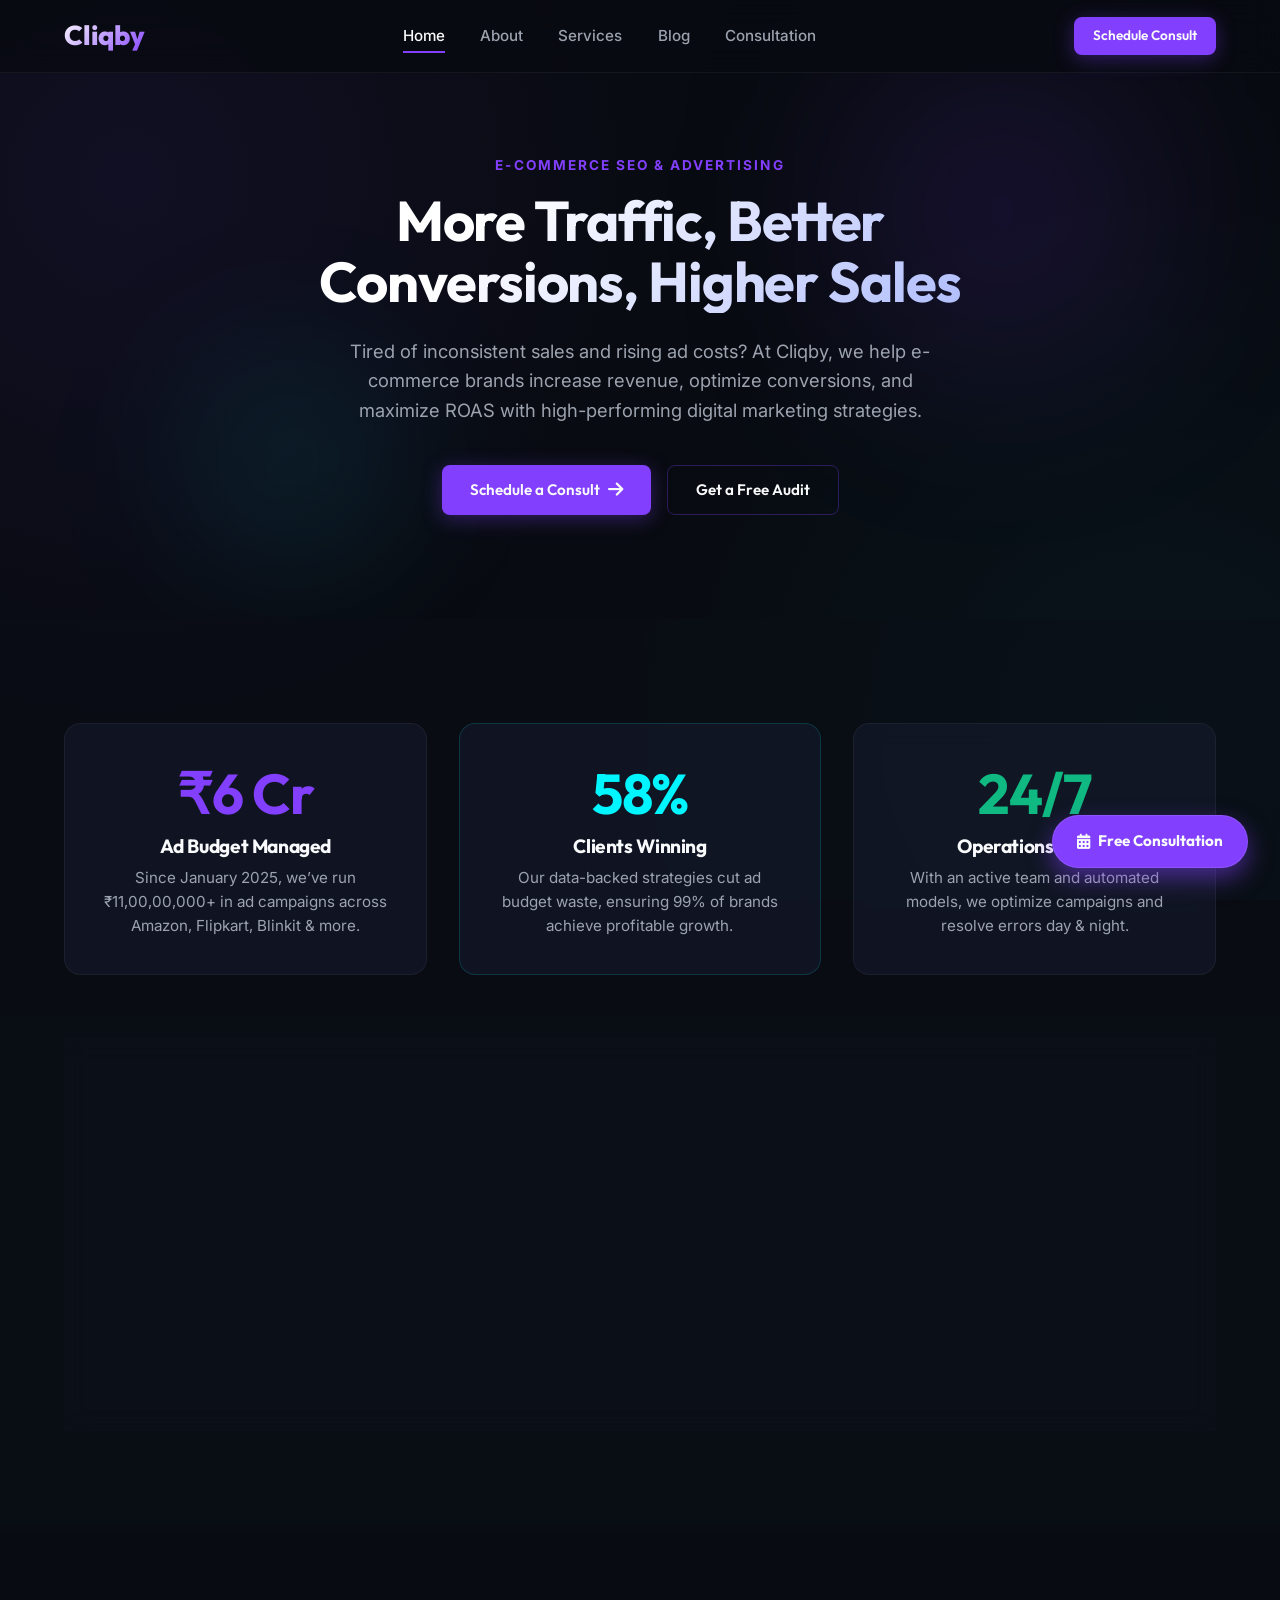
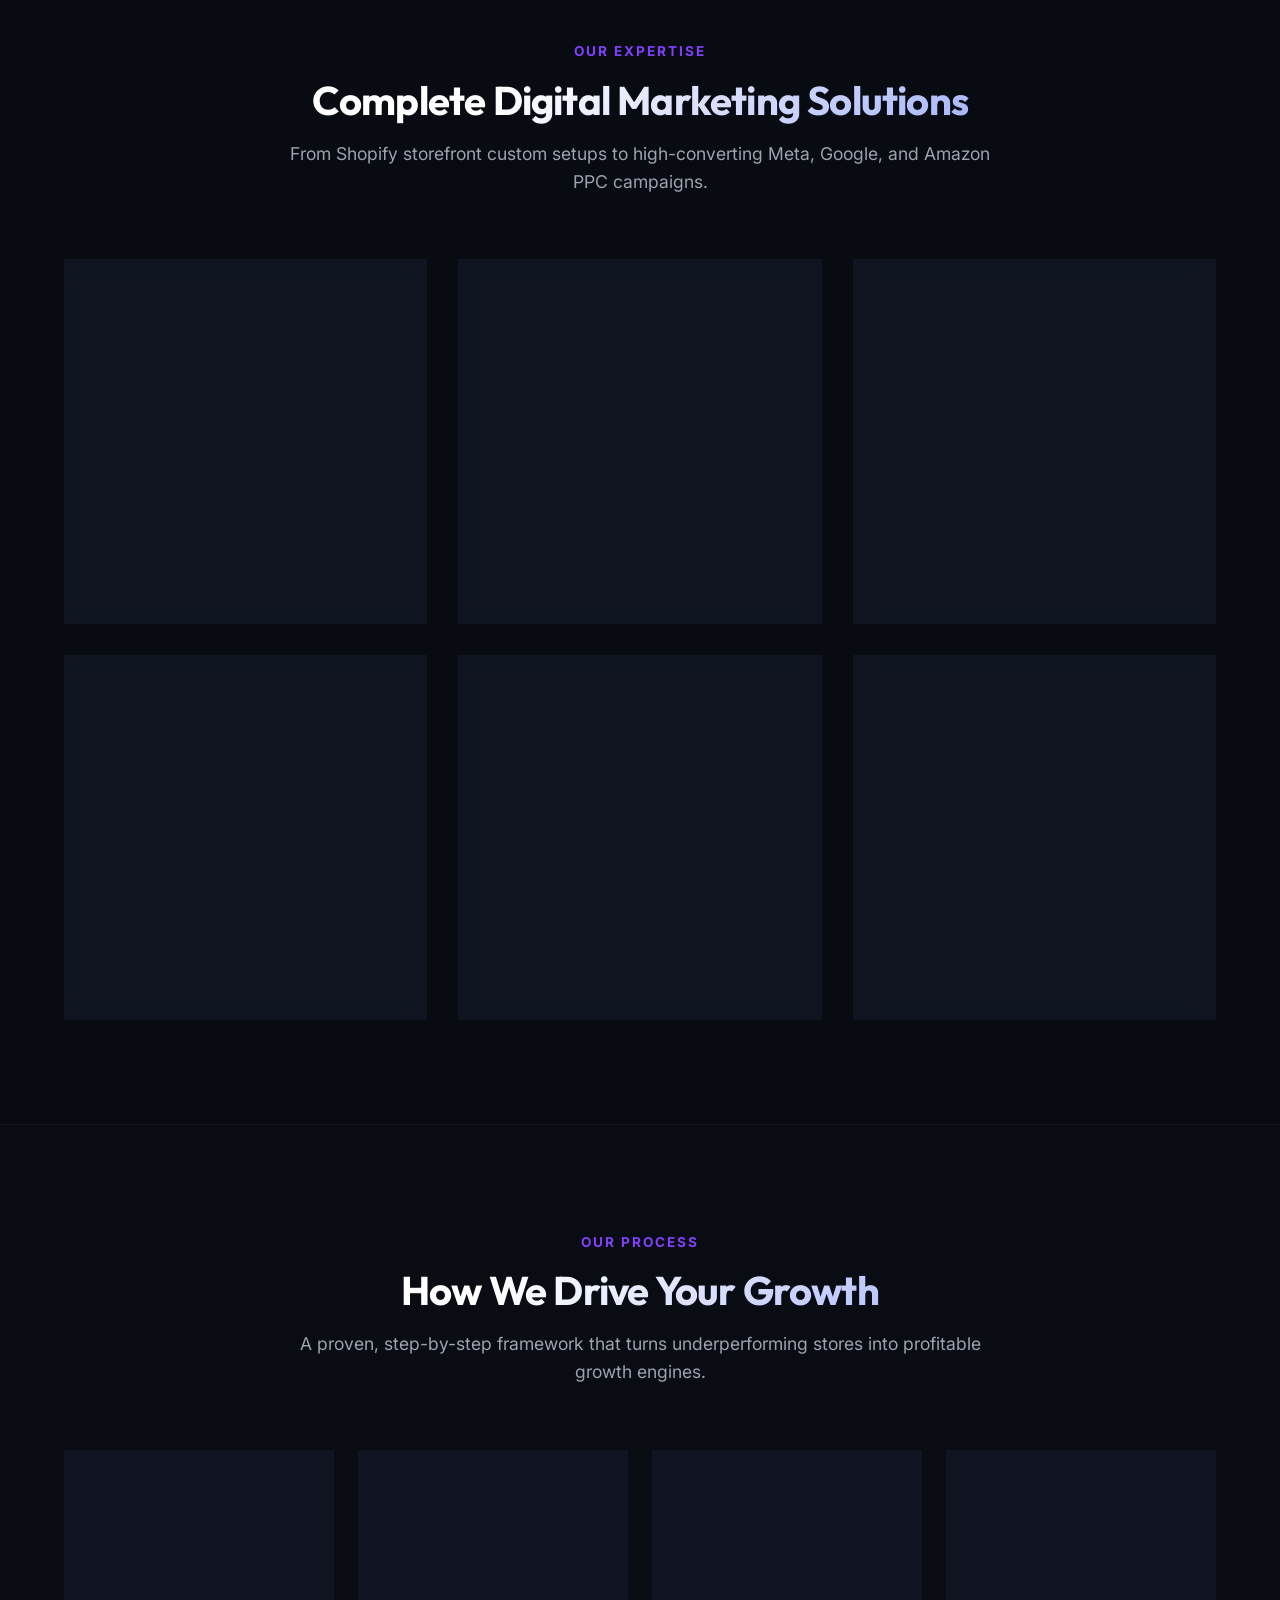
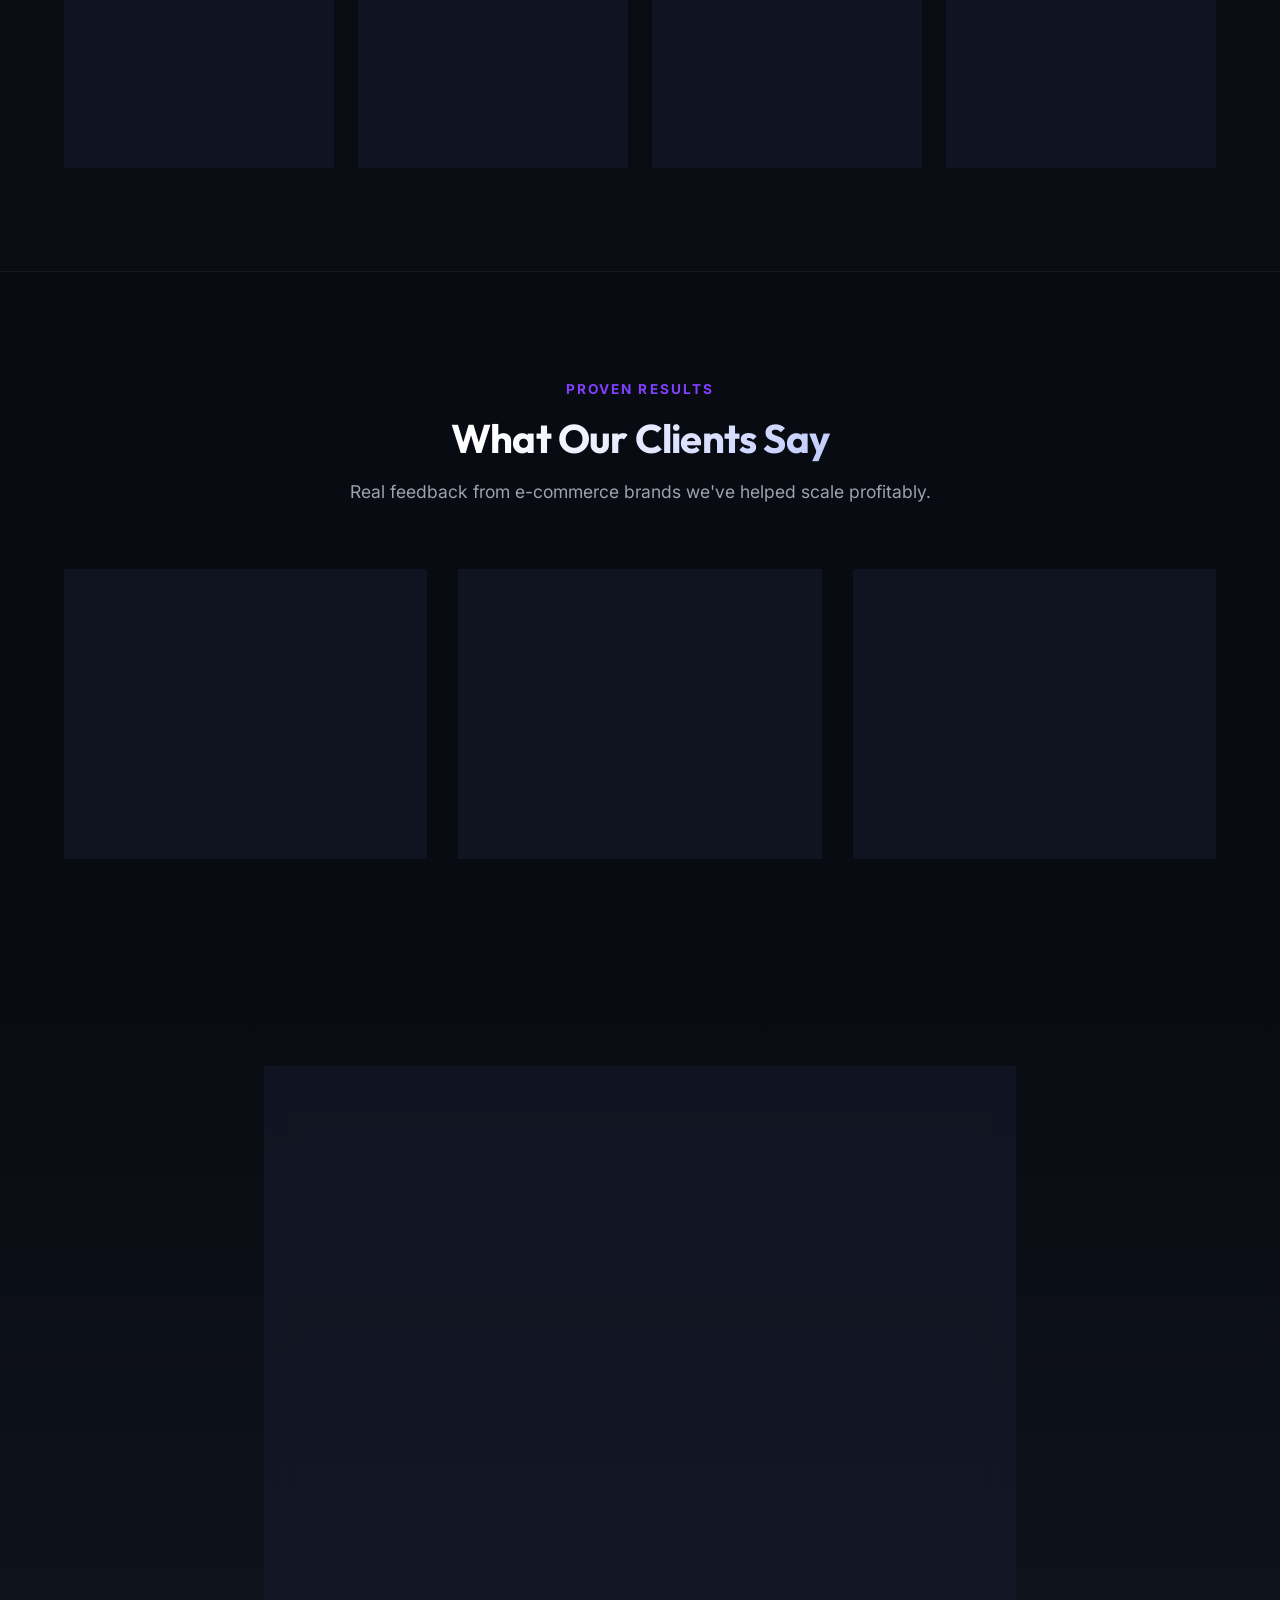
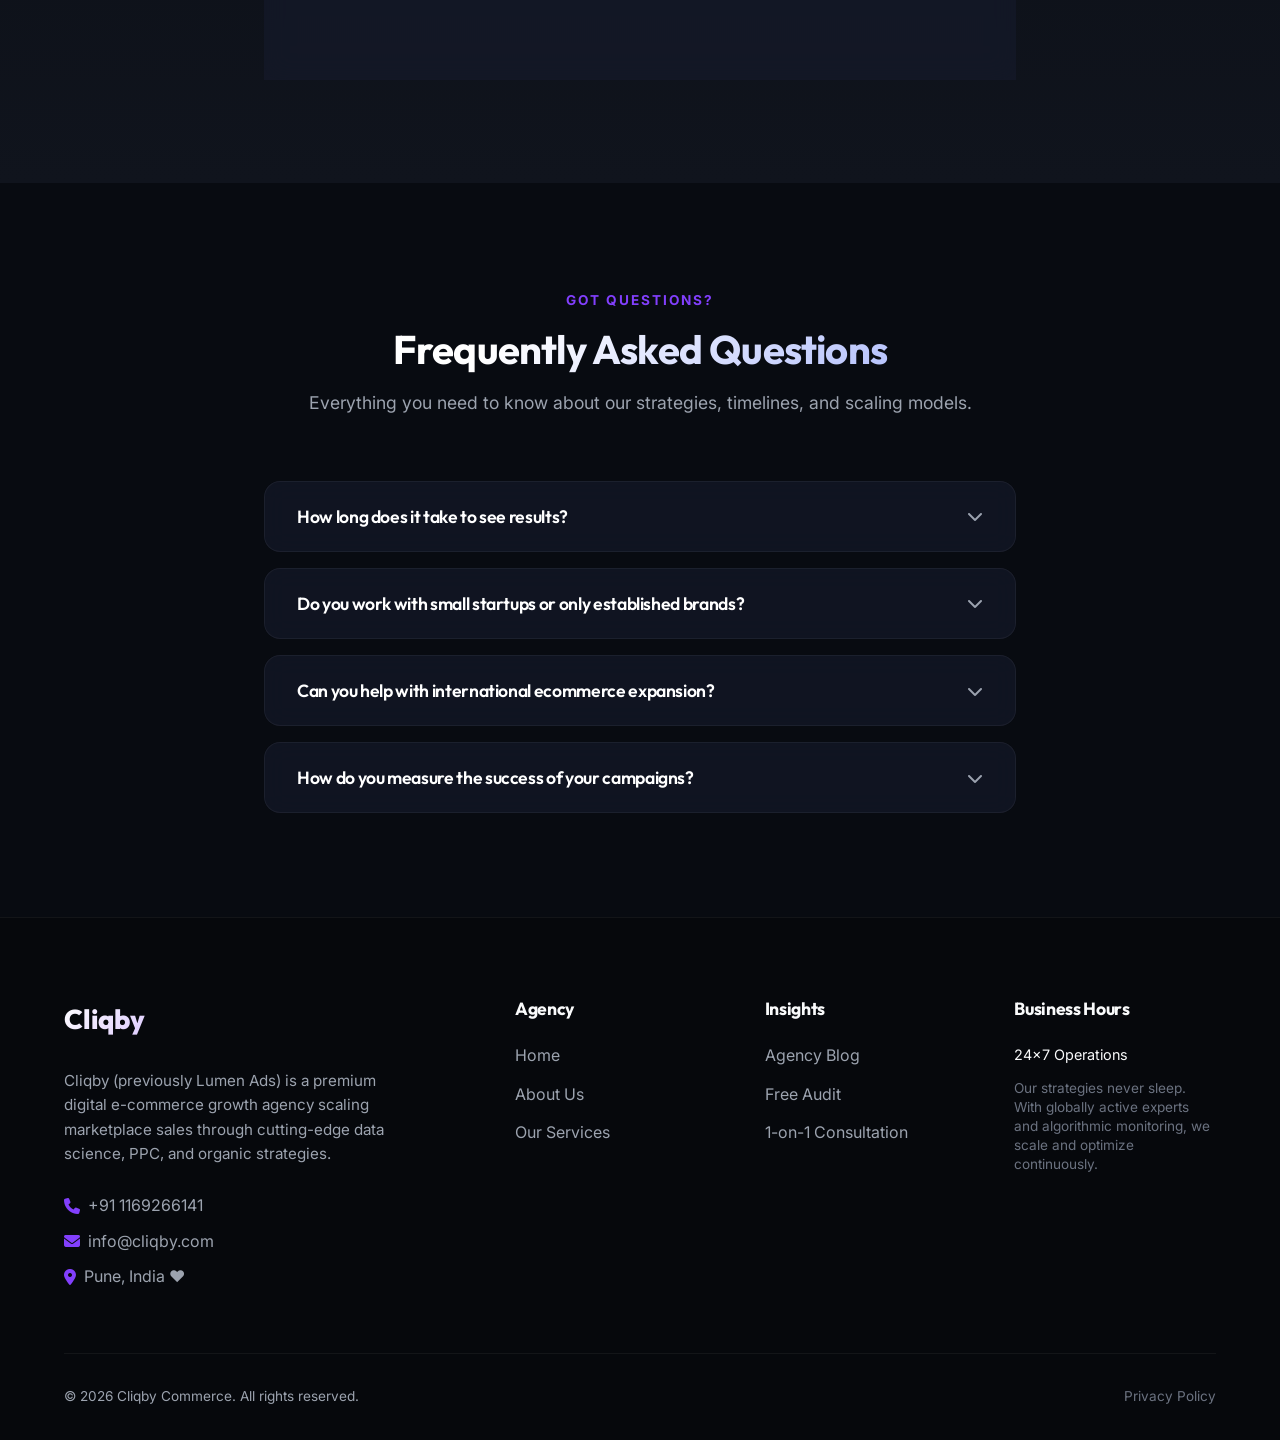
==== index.html @ 224d8267 "Add files via upload" ====
<!DOCTYPE html>
<html lang="en">
<head>
  <meta charset="UTF-8">
  <meta name="viewport" content="width=device-width, initial-scale=1.0">
  <title>Cliqby | E-Commerce Marketing Agency for Marketplace SEO & Advertising</title>
  <meta name="description" content="At Cliqby, we help e-commerce brands increase revenue, optimize conversions, and maximize ROAS with high-performing multi-platform digital marketing strategies.">
  <link rel="stylesheet" href="css/style.css">
  <!-- FontAwesome icons for professional aesthetic -->
  <link rel="stylesheet" href="https://cdnjs.cloudflare.com/ajax/libs/font-awesome/6.4.0/css/all.min.css">
  <!-- JSON-LD Structured Data Schema Markup for SEO -->
  <script type="application/ld+json">
  {
    "@context": "https://schema.org",
    "@type": "ProfessionalService",
    "name": "Cliqby",
    "image": "https://punitsirse.wixsite.com/lumen-ads",
    "@id": "https://punitsirse.wixsite.com/lumen-ads",
    "url": "https://punitsirse.wixsite.com/lumen-ads",
    "telephone": "+91 1169266141",
    "address": {
      "@type": "PostalAddress",
      "streetAddress": "Pune Headquarters",
      "addressLocality": "Pune",
      "addressRegion": "Maharashtra",
      "addressCountry": "IN"
    },
    "geo": {
      "@type": "GeoCoordinates",
      "latitude": 18.5204,
      "longitude": 73.8567
    },
    "openingHoursSpecification": {
      "@type": "OpeningHoursSpecification",
      "dayOfWeek": [
        "Monday",
        "Tuesday",
        "Wednesday",
        "Thursday",
        "Friday",
        "Saturday",
        "Sunday"
      ],
      "opens": "00:00",
      "closes": "23:59"
    }
  }
  </script>
</head>
<body>

  <!-- Background Mesh Gradients -->
  <div class="mesh-bg"></div>

  <!-- Header Nav -->
  <header>
    <div class="container nav-container">
      <a href="index.html" class="logo">
        Cliqby
      </a>
      
      <ul class="nav-menu">
        <li><a href="index.html" class="nav-link active">Home</a></li>
        <li><a href="about.html" class="nav-link">About</a></li>
        <li><a href="services.html" class="nav-link">Services</a></li>
        <li><a href="blog.html" class="nav-link">Blog</a></li>
        <li><a href="consultation.html" class="nav-link">Consultation</a></li>
      </ul>

      <div style="display: flex; gap: 1rem; align-items: center;">
        <a href="consultation.html" class="btn btn-primary" style="padding: 0.5rem 1.2rem; font-size: 0.85rem;">Schedule Consult</a>
        <button class="nav-toggle" aria-label="Toggle menu">
          <i class="fa-solid fa-bars"></i>
        </button>
      </div>
    </div>
  </header>

  <!-- Hero Section -->
  <section class="section-padding" style="position: relative; overflow: hidden; padding-top: 9.5rem;">
    <div class="container" style="max-width: 850px; text-align: center;">
      <div class="reveal">
        <span class="section-tag">E-Commerce SEO & Advertising</span>
        <h1 style="font-size: 3.5rem; line-height: 1.1; margin-bottom: 1.5rem; background: linear-gradient(135deg, #FFF 30%, #A5B4FC 100%); -webkit-background-clip: text; -webkit-text-fill-color: transparent;">
          More Traffic, Better Conversions, <span style="color: var(--primary);">Higher Sales</span>
        </h1>
        <p style="color: var(--text-secondary); font-size: 1.15rem; margin-bottom: 2.5rem; max-width: 620px; margin-inline: auto;">
          Tired of inconsistent sales and rising ad costs? At Cliqby, we help e-commerce brands increase revenue, optimize conversions, and maximize ROAS with high-performing digital marketing strategies.
        </p>
        <div style="display: flex; gap: 1rem; flex-wrap: wrap; justify-content: center;">
          <a href="consultation.html" class="btn btn-primary">
            Schedule a Consult <i class="fa-solid fa-arrow-right btn-icon"></i>
          </a>
          <a href="#audit" class="btn btn-secondary">Get a Free Audit</a>
        </div>
      </div>
    </div>
    <!-- Decorative Glow Backdrops -->
    <div style="position: absolute; width: 300px; height: 300px; background: rgba(130, 63, 253, 0.15); border-radius: 50%; filter: blur(100px); top: 10%; right: 10%; z-index: -1;"></div>
    <div style="position: absolute; width: 200px; height: 200px; background: rgba(0, 245, 255, 0.1); border-radius: 50%; filter: blur(80px); bottom: 10%; left: 15%; z-index: -1;"></div>
  </section>

  <!-- Metrics Section -->
  <section class="section-padding" style="background: rgba(10, 14, 22, 0.5); border-y: 1px solid var(--border-glow);">
    <div class="container">
      <div class="grid-3" style="margin-bottom: 4rem;">
        <!-- Metric Item 1 -->
        <div class="card reveal" style="text-align: center;">
          <div class="card-content">
            <h2 class="counter-val" data-target="110000000" style="font-size: 3.5rem; color: var(--primary); margin-bottom: 0.5rem;">₹0</h2>
            <h3 style="font-size: 1.2rem; margin-bottom: 0.5rem;">Ad Budget Managed</h3>
            <p style="color: var(--text-secondary); font-size: 0.95rem;">Since January 2025, we’ve run ₹11,00,00,000+ in ad campaigns across Amazon, Flipkart, Blinkit & more.</p>
          </div>
        </div>
        
        <!-- Metric Item 2 -->
        <div class="card reveal" style="text-align: center; border-color: rgba(0, 245, 255, 0.15);">
          <div class="card-content">
            <h2 class="counter-val" data-target="99" data-suffix="%" style="font-size: 3.5rem; color: var(--accent); margin-bottom: 0.5rem;">0%</h2>
            <h3 style="font-size: 1.2rem; margin-bottom: 0.5rem;">Clients Winning</h3>
            <p style="color: var(--text-secondary); font-size: 0.95rem;">Our data-backed strategies cut ad budget waste, ensuring 99% of brands achieve profitable growth.</p>
          </div>
        </div>
        
        <!-- Metric Item 3 -->
        <div class="card reveal" style="text-align: center;">
          <div class="card-content">
            <h2 style="font-size: 3.5rem; color: var(--success); margin-bottom: 0.5rem;">24/7</h2>
            <h3 style="font-size: 1.2rem; margin-bottom: 0.5rem;">Operations Active</h3>
            <p style="color: var(--text-secondary); font-size: 0.95rem;">With an active team and automated models, we optimize campaigns and resolve errors day & night.</p>
          </div>
        </div>
      </div>

      <!-- Why Choose Us Context -->
      <div class="card reveal" style="background: rgba(16, 20, 29, 0.4);">
        <div class="card-content grid-2">
          <div>
            <span class="section-tag">Why Brands Choose Us</span>
            <h2 style="font-size: 2.2rem; margin-bottom: 1.2rem;">Full-Funnel growth built on rigorous performance metrics</h2>
            <p style="color: var(--text-secondary); margin-bottom: 1.5rem;">
              As a leading e-commerce digital marketing agency, Cliqby goes beyond just running ads—we craft data-driven strategies that drive sustainable growth. From optimizing product listings to scaling ad campaigns across multiple platforms, we help brands increase visibility, boost conversions, and succeed in the competitive online marketplace.
            </p>
          </div>
          <div style="display: flex; flex-direction: column; gap: 1rem;">
            <div style="display: flex; align-items: flex-start; gap: 1rem;">
              <i class="fa-solid fa-circle-check" style="color: var(--primary); font-size: 1.3rem; margin-top: 0.2rem;"></i>
              <div>
                <h4 style="font-size: 1.05rem; color: #FFF; margin-bottom: 0.2rem;">Multi-Platform Ad Management</h4>
                <p style="color: var(--text-secondary); font-size: 0.9rem;">Expert setups across Amazon, Meta, Google, Flipkart, Blinkit & Etsy.</p>
              </div>
            </div>
            <div style="display: flex; align-items: flex-start; gap: 1rem;">
              <i class="fa-solid fa-circle-check" style="color: var(--primary); font-size: 1.3rem; margin-top: 0.2rem;"></i>
              <div>
                <h4 style="font-size: 1.05rem; color: #FFF; margin-bottom: 0.2rem;">Proven ROAS Scaling</h4>
                <p style="color: var(--text-secondary); font-size: 0.9rem;">Data-driven optimization systems that lower ACOS while scaling sales volume.</p>
              </div>
            </div>
            <div style="display: flex; align-items: flex-start; gap: 1rem;">
              <i class="fa-solid fa-circle-check" style="color: var(--primary); font-size: 1.3rem; margin-top: 0.2rem;"></i>
              <div>
                <h4 style="font-size: 1.05rem; color: #FFF; margin-bottom: 0.2rem;">Listing-to-Storefront CRO</h4>
                <p style="color: var(--text-secondary); font-size: 0.9rem;">End-to-end design of storefront and optimized product page conversions.</p>
              </div>
            </div>
          </div>
        </div>
      </div>
    </div>
  </section>

  <!-- Services Section -->
  <section class="section-padding">
    <div class="container">
      <div class="section-header reveal">
        <span class="section-tag">Our Expertise</span>
        <h2 class="section-title">Complete Digital Marketing Solutions</h2>
        <p class="section-desc">From Shopify storefront custom setups to high-converting Meta, Google, and Amazon PPC campaigns.</p>
      </div>

      <div class="grid-3">
        <!-- Service Card 1 -->
        <div class="card reveal">
          <div class="card-content">
            <div style="width: 50px; height: 50px; border-radius: 8px; background: rgba(130, 63, 253, 0.1); border: 1px solid var(--border-violet); display: flex; align-items: center; justify-content: center; color: var(--primary); font-size: 1.4rem; margin-bottom: 1.5rem;">
              <i class="fa-brands fa-amazon"></i>
            </div>
            <span style="color: var(--text-muted); font-size: 0.85rem; font-weight: 700; display: block; margin-bottom: 0.5rem;">SERVICE 01</span>
            <h3 style="font-size: 1.3rem; margin-bottom: 1rem; color: #FFF;">Amazon & Marketplace Ads</h3>
            <p style="color: var(--text-secondary); font-size: 0.95rem; margin-bottom: 1.5rem;">
              Dominate marketplace catalogs with expert Amazon PPC management, Flipkart ad setups, and automated bid strategies.
            </p>
            <a href="services.html#marketplace-ads" style="color: var(--primary); font-weight: 600; font-size: 0.9rem;">Learn More <i class="fa-solid fa-arrow-right" style="font-size: 0.75rem;"></i></a>
          </div>
        </div>

        <!-- Service Card 2 -->
        <div class="card reveal">
          <div class="card-content">
            <div style="width: 50px; height: 50px; border-radius: 8px; background: rgba(130, 63, 253, 0.1); border: 1px solid var(--border-violet); display: flex; align-items: center; justify-content: center; color: var(--primary); font-size: 1.4rem; margin-bottom: 1.5rem;">
              <i class="fa-brands fa-meta"></i>
            </div>
            <span style="color: var(--text-muted); font-size: 0.85rem; font-weight: 700; display: block; margin-bottom: 0.5rem;">SERVICE 02</span>
            <h3 style="font-size: 1.3rem; margin-bottom: 1rem; color: #FFF;">Meta Ads Scaling</h3>
            <p style="color: var(--text-secondary); font-size: 0.95rem; margin-bottom: 1.5rem;">
              Scale direct DTC sales via high-impact Facebook, Instagram, and WhatsApp Ads built on advanced targeting structures.
            </p>
            <a href="services.html#meta-ads" style="color: var(--primary); font-weight: 600; font-size: 0.9rem;">Learn More <i class="fa-solid fa-arrow-right" style="font-size: 0.75rem;"></i></a>
          </div>
        </div>

        <!-- Service Card 3 -->
        <div class="card reveal">
          <div class="card-content">
            <div style="width: 50px; height: 50px; border-radius: 8px; background: rgba(130, 63, 253, 0.1); border: 1px solid var(--border-violet); display: flex; align-items: center; justify-content: center; color: var(--primary); font-size: 1.4rem; margin-bottom: 1.5rem;">
              <i class="fa-brands fa-google"></i>
            </div>
            <span style="color: var(--text-muted); font-size: 0.85rem; font-weight: 700; display: block; margin-bottom: 0.5rem;">SERVICE 03</span>
            <h3 style="font-size: 1.3rem; margin-bottom: 1rem; color: #FFF;">Google Ads & PMax</h3>
            <p style="color: var(--text-secondary); font-size: 0.95rem; margin-bottom: 1.5rem;">
              Capture high-intent searches via Google Search Ads, Merchant Center feeds, and smart Performance Max (PMax) campaigns.
            </p>
            <a href="services.html#google-ads" style="color: var(--primary); font-weight: 600; font-size: 0.9rem;">Learn More <i class="fa-solid fa-arrow-right" style="font-size: 0.75rem;"></i></a>
          </div>
        </div>

        <!-- Service Card 4 -->
        <div class="card reveal">
          <div class="card-content">
            <div style="width: 50px; height: 50px; border-radius: 8px; background: rgba(16, 185, 129, 0.1); border: 1px solid rgba(16, 185, 129, 0.3); display: flex; align-items: center; justify-content: center; color: var(--success); font-size: 1.4rem; margin-bottom: 1.5rem;">
              <i class="fa-brands fa-shopify"></i>
            </div>
            <span style="color: var(--text-muted); font-size: 0.85rem; font-weight: 700; display: block; margin-bottom: 0.5rem;">SERVICE 04</span>
            <h3 style="font-size: 1.3rem; margin-bottom: 1rem; color: #FFF;">Shopify Setup & Dev</h3>
            <p style="color: var(--text-secondary); font-size: 0.95rem; margin-bottom: 1.5rem;">
              Build stunning, conversion-optimized Shopify storefronts with tailored layouts, rapid speed, and pixel integrations.
            </p>
            <a href="services.html#shopify-setup" style="color: var(--success); font-weight: 600; font-size: 0.9rem;">Learn More <i class="fa-solid fa-arrow-right" style="font-size: 0.75rem;"></i></a>
          </div>
        </div>

        <!-- Service Card 5 -->
        <div class="card reveal">
          <div class="card-content">
            <div style="width: 50px; height: 50px; border-radius: 8px; background: rgba(0, 245, 255, 0.1); border: 1px solid var(--accent-glow); display: flex; align-items: center; justify-content: center; color: var(--accent); font-size: 1.4rem; margin-bottom: 1.5rem;">
              <i class="fa-solid fa-magnifying-glass-chart"></i>
            </div>
            <span style="color: var(--text-muted); font-size: 0.85rem; font-weight: 700; display: block; margin-bottom: 0.5rem;">SERVICE 05</span>
            <h3 style="font-size: 1.3rem; margin-bottom: 1rem; color: #FFF;">E-Commerce Organic SEO</h3>
            <p style="color: var(--text-secondary); font-size: 0.95rem; margin-bottom: 1.5rem;">
              Scale organic impressions and catalog index ranks across Google and marketplaces using keyword mapping systems.
            </p>
            <a href="services.html#organic-seo" style="color: var(--accent); font-weight: 600; font-size: 0.9rem;">Learn More <i class="fa-solid fa-arrow-right" style="font-size: 0.75rem;"></i></a>
          </div>
        </div>

        <!-- Service Card 6 -->
        <div class="card reveal">
          <div class="card-content">
            <div style="width: 50px; height: 50px; border-radius: 8px; background: rgba(0, 245, 255, 0.1); border: 1px solid var(--accent-glow); display: flex; align-items: center; justify-content: center; color: var(--accent); font-size: 1.4rem; margin-bottom: 1.5rem;">
              <i class="fa-solid fa-chart-line"></i>
            </div>
            <span style="color: var(--text-muted); font-size: 0.85rem; font-weight: 700; display: block; margin-bottom: 0.5rem;">SERVICE 06</span>
            <h3 style="font-size: 1.3rem; margin-bottom: 1rem; color: #FFF;">Conversion Rate (CRO)</h3>
            <p style="color: var(--text-secondary); font-size: 0.95rem; margin-bottom: 1.5rem;">
              Maximize store checkouts and lower card bounce rates with funnel diagnostics, split testing, and landing page UX.
            </p>
            <a href="services.html#cro-services" style="color: var(--accent); font-weight: 600; font-size: 0.9rem;">Learn More <i class="fa-solid fa-arrow-right" style="font-size: 0.75rem;"></i></a>
          </div>
        </div>
      </div>
    </div>
  </section>

  <!-- How We Work Process Section -->
  <section class="section-padding" style="background: rgba(10, 14, 22, 0.5); border-top: 1px solid var(--border-glow); border-bottom: 1px solid var(--border-glow);">
    <div class="container">
      <div class="section-header reveal">
        <span class="section-tag">Our Process</span>
        <h2 class="section-title">How We Drive Your Growth</h2>
        <p class="section-desc">A proven, step-by-step framework that turns underperforming stores into profitable growth engines.</p>
      </div>

      <div class="grid-4-process">
        <!-- Step 1 -->
        <div class="card reveal" style="text-align: center; position: relative;">
          <div class="card-content">
            <div style="width: 55px; height: 55px; border-radius: 50%; background: rgba(130, 63, 253, 0.12); border: 2px solid var(--primary); display: flex; align-items: center; justify-content: center; margin: 0 auto 1.2rem auto; font-family: 'Outfit'; font-weight: 800; font-size: 1.2rem; color: var(--primary);">
              01
            </div>
            <h3 style="font-size: 1.15rem; color: #FFF; margin-bottom: 0.6rem;">Discovery & Audit</h3>
            <p style="color: var(--text-secondary); font-size: 0.9rem;">We analyze your current store, catalog structure, ad accounts, and competitive landscape to identify gaps and opportunities.</p>
          </div>
        </div>

        <!-- Step 2 -->
        <div class="card reveal" style="text-align: center;">
          <div class="card-content">
            <div style="width: 55px; height: 55px; border-radius: 50%; background: rgba(0, 245, 255, 0.12); border: 2px solid var(--accent); display: flex; align-items: center; justify-content: center; margin: 0 auto 1.2rem auto; font-family: 'Outfit'; font-weight: 800; font-size: 1.2rem; color: var(--accent);">
              02
            </div>
            <h3 style="font-size: 1.15rem; color: #FFF; margin-bottom: 0.6rem;">Strategy Blueprint</h3>
            <p style="color: var(--text-secondary); font-size: 0.9rem;">We build a custom growth plan with keyword strategies, bid structures, and campaign architectures tailored to your brand goals.</p>
          </div>
        </div>

        <!-- Step 3 -->
        <div class="card reveal" style="text-align: center;">
          <div class="card-content">
            <div style="width: 55px; height: 55px; border-radius: 50%; background: rgba(130, 63, 253, 0.12); border: 2px solid var(--primary); display: flex; align-items: center; justify-content: center; margin: 0 auto 1.2rem auto; font-family: 'Outfit'; font-weight: 800; font-size: 1.2rem; color: var(--primary);">
              03
            </div>
            <h3 style="font-size: 1.15rem; color: #FFF; margin-bottom: 0.6rem;">Execute & Optimize</h3>
            <p style="color: var(--text-secondary); font-size: 0.9rem;">We launch campaigns, monitor real-time performance, and continuously optimize bids, creatives, and targeting for peak efficiency.</p>
          </div>
        </div>

        <!-- Step 4 -->
        <div class="card reveal" style="text-align: center;">
          <div class="card-content">
            <div style="width: 55px; height: 55px; border-radius: 50%; background: rgba(16, 185, 129, 0.12); border: 2px solid var(--success); display: flex; align-items: center; justify-content: center; margin: 0 auto 1.2rem auto; font-family: 'Outfit'; font-weight: 800; font-size: 1.2rem; color: var(--success);">
              04
            </div>
            <h3 style="font-size: 1.15rem; color: #FFF; margin-bottom: 0.6rem;">Scale & Report</h3>
            <p style="color: var(--text-secondary); font-size: 0.9rem;">With proven winners identified, we scale budgets strategically while delivering transparent weekly performance reports.</p>
          </div>
        </div>
      </div>
    </div>
  </section>

  <!-- Client Results / Social Proof Section -->
  <section class="section-padding">
    <div class="container">
      <div class="section-header reveal">
        <span class="section-tag">Proven Results</span>
        <h2 class="section-title">What Our Clients Say</h2>
        <p class="section-desc">Real feedback from e-commerce brands we've helped scale profitably.</p>
      </div>

      <div class="grid-3">
        <!-- Testimonial 1 -->
        <div class="card reveal" style="padding: 2.2rem;">
          <div class="card-content">
            <div style="display: flex; gap: 0.3rem; color: #FBBF24; margin-bottom: 1rem; font-size: 0.9rem;">
              <i class="fa-solid fa-star"></i><i class="fa-solid fa-star"></i><i class="fa-solid fa-star"></i><i class="fa-solid fa-star"></i><i class="fa-solid fa-star"></i>
            </div>
            <p style="color: var(--text-secondary); font-size: 0.95rem; margin-bottom: 1.5rem; font-style: italic;">
              "Cliqby took our Amazon ACOS from 35% down to 12% in just 60 days. Their scientific approach to PPC is unlike anything we've seen from other agencies."
            </p>
            <div style="display: flex; align-items: center; gap: 0.8rem;">
              <div style="width: 40px; height: 40px; border-radius: 50%; background: linear-gradient(135deg, var(--primary), var(--accent)); display: flex; align-items: center; justify-content: center; font-weight: 700; font-size: 0.9rem;">R</div>
              <div>
                <h4 style="font-size: 0.95rem; color: #FFF; margin-bottom: 0.1rem;">Rajesh K.</h4>
                <p style="color: var(--text-muted); font-size: 0.8rem;">Beauty & Personal Care Brand</p>
              </div>
            </div>
          </div>
        </div>

        <!-- Testimonial 2 -->
        <div class="card reveal" style="padding: 2.2rem;">
          <div class="card-content">
            <div style="display: flex; gap: 0.3rem; color: #FBBF24; margin-bottom: 1rem; font-size: 0.9rem;">
              <i class="fa-solid fa-star"></i><i class="fa-solid fa-star"></i><i class="fa-solid fa-star"></i><i class="fa-solid fa-star"></i><i class="fa-solid fa-star"></i>
            </div>
            <p style="color: var(--text-secondary); font-size: 0.95rem; margin-bottom: 1.5rem; font-style: italic;">
              "Our Shopify store went from 2% conversion to 4.8% after Cliqby redesigned our funnel. Combined with their Google Ads work, revenue jumped 3x in one quarter."
            </p>
            <div style="display: flex; align-items: center; gap: 0.8rem;">
              <div style="width: 40px; height: 40px; border-radius: 50%; background: linear-gradient(135deg, var(--accent), var(--success)); display: flex; align-items: center; justify-content: center; font-weight: 700; font-size: 0.9rem;">P</div>
              <div>
                <h4 style="font-size: 0.95rem; color: #FFF; margin-bottom: 0.1rem;">Priya S.</h4>
                <p style="color: var(--text-muted); font-size: 0.8rem;">DTC Fashion Brand</p>
              </div>
            </div>
          </div>
        </div>

        <!-- Testimonial 3 -->
        <div class="card reveal" style="padding: 2.2rem;">
          <div class="card-content">
            <div style="display: flex; gap: 0.3rem; color: #FBBF24; margin-bottom: 1rem; font-size: 0.9rem;">
              <i class="fa-solid fa-star"></i><i class="fa-solid fa-star"></i><i class="fa-solid fa-star"></i><i class="fa-solid fa-star"></i><i class="fa-solid fa-star"></i>
            </div>
            <p style="color: var(--text-secondary); font-size: 0.95rem; margin-bottom: 1.5rem; font-style: italic;">
              "We were spending ₹5 lakhs/month on ads with zero clarity. Cliqby brought structure, transparency, and a clear reporting process. Now our ROAS sits consistently above 6x."
            </p>
            <div style="display: flex; align-items: center; gap: 0.8rem;">
              <div style="width: 40px; height: 40px; border-radius: 50%; background: linear-gradient(135deg, var(--success), var(--primary)); display: flex; align-items: center; justify-content: center; font-weight: 700; font-size: 0.9rem;">A</div>
              <div>
                <h4 style="font-size: 0.95rem; color: #FFF; margin-bottom: 0.1rem;">Amit V.</h4>
                <p style="color: var(--text-muted); font-size: 0.8rem;">Home & Kitchen Brand</p>
              </div>
            </div>
          </div>
        </div>
      </div>
    </div>
  </section>

  <!-- Free Audit Form Section -->
  <section id="audit" class="section-padding" style="background: linear-gradient(180deg, var(--bg-obsidian) 0%, var(--bg-slate) 100%);">
    <div class="container" style="max-width: 800px;">
      <div class="card reveal" style="border: 1px solid rgba(130, 63, 253, 0.25); text-align: center; padding: 3.5rem 2rem;">
        <div class="card-content">
          <span class="section-tag" style="background: rgba(130, 63, 253, 0.1); padding: 0.2rem 0.6rem; border-radius: 4px;">Free Analysis</span>
          <h2 style="font-size: 2.3rem; margin: 1rem 0; background: linear-gradient(135deg, #FFF 30%, #A5B4FC 100%); -webkit-background-clip: text; -webkit-text-fill-color: transparent;">Get a Free E-Commerce Audit</h2>
          <p style="color: var(--text-secondary); font-size: 1.05rem; margin-bottom: 2.5rem; max-width: 600px; margin-inline: auto;">
            Get a free, customized audit from Cliqby in 48 hours. We'll analyze your SEO performance, PPC campaign structures, and shopping funnel, then deliver a custom action plan.
          </p>

          <form id="audit-form">
            <!-- Web3Forms Integration -->
            <input type="hidden" name="access_key" value="7a61d588-7343-46a1-aca2-c8aa01af60ca">
            <input type="hidden" name="subject" value="New Free E-Commerce Audit Request - Cliqby">
            <input type="hidden" name="from_name" value="Cliqby Growth System">
            <input type="checkbox" name="botcheck" class="hidden" style="display: none;">

            <div style="display: grid; grid-template-columns: 1fr 1fr; gap: 1.5rem; margin-bottom: 1.5rem;">
              <div class="form-group" style="margin-bottom: 0;">
                <label for="audit-name" class="form-label">Full Name *</label>
                <input type="text" id="audit-name" name="name" class="form-control" placeholder="John Doe" required>
              </div>
              <div class="form-group" style="margin-bottom: 0;">
                <label for="audit-email" class="form-label">Work Email *</label>
                <input type="email" id="audit-email" name="email" class="form-control" placeholder="john@company.com" required>
              </div>
            </div>

            <div style="display: grid; grid-template-columns: 1fr 1fr; gap: 1.5rem; margin-bottom: 1.8rem;">
              <div class="form-group" style="margin-bottom: 0;">
                <label for="audit-url" class="form-label">Store/Website URL *</label>
                <input type="url" id="audit-url" name="website" class="form-control" placeholder="https://yourstore.com" required>
              </div>
              <div class="form-group" style="margin-bottom: 0;">
                <label for="audit-spend" class="form-label">Primary Growth Goal *</label>
                <select id="audit-spend" name="goal" class="form-control" required style="background-image: none;">
                  <option value="" disabled selected>Select goal</option>
                  <option value="amazon-scale">Scale Amazon & Marketplace Ads</option>
                  <option value="shopify-setup">Setup & Optimize Shopify Store</option>
                  <option value="meta-google">Launch & Scale Meta & Google Ads</option>
                  <option value="seo-growth">Boost Organic SEO & Search Ranks</option>
                  <option value="cro-conversion">Improve Store Conversions (CRO)</option>
                </select>
              </div>
            </div>

            <button type="submit" class="btn btn-primary" style="width: 100%; padding: 0.9rem;">
              Get Free Audit <i class="fa-solid fa-arrow-pointer btn-icon"></i>
            </button>
          </form>
        </div>
      </div>
    </div>
  </section>

  <!-- FAQ Accordion Section -->
  <section class="section-padding">
    <div class="container" style="max-width: 800px;">
      <div class="section-header reveal">
        <span class="section-tag">Got Questions?</span>
        <h2 class="section-title">Frequently Asked Questions</h2>
        <p class="section-desc">Everything you need to know about our strategies, timelines, and scaling models.</p>
      </div>

      <div style="display: flex; flex-direction: column; gap: 1rem;">
        <!-- FAQ 1 -->
        <div class="card reveal" style="padding: 1.5rem 2rem; cursor: pointer; transition: var(--transition-fast);" onclick="toggleFaq(this)">
          <div class="card-content">
            <div style="display: flex; justify-content: space-between; align-items: center;">
              <h3 style="font-size: 1.1rem; color: #FFF; font-weight: 600;">How long does it take to see results?</h3>
              <i class="fa-solid fa-chevron-down faq-arrow" style="color: var(--text-secondary); transition: var(--transition-fast);"></i>
            </div>
            <div class="faq-answer" style="max-height: 0; overflow: hidden; transition: all 0.3s ease;">
              <p style="color: var(--text-secondary); font-size: 0.95rem; margin-top: 1rem; border-top: 1px solid rgba(255, 255, 255, 0.05); padding-top: 1rem;">
                Most brands notice improved, cleaner ad traffic and search ranking indexing within 30 days. Sustained, profitable sales growth typically matures in 60-90 days as marketing campaigns learn and algorithms optimize.
              </p>
            </div>
          </div>
        </div>

        <!-- FAQ 2 -->
        <div class="card reveal" style="padding: 1.5rem 2rem; cursor: pointer; transition: var(--transition-fast);" onclick="toggleFaq(this)">
          <div class="card-content">
            <div style="display: flex; justify-content: space-between; align-items: center;">
              <h3 style="font-size: 1.1rem; color: #FFF; font-weight: 600;">Do you work with small startups or only established brands?</h3>
              <i class="fa-solid fa-chevron-down faq-arrow" style="color: var(--text-secondary); transition: var(--transition-fast);"></i>
            </div>
            <div class="faq-answer" style="max-height: 0; overflow: hidden; transition: all 0.3s ease;">
              <p style="color: var(--text-secondary); font-size: 0.95rem; margin-top: 1rem; border-top: 1px solid rgba(255, 255, 255, 0.05); padding-top: 1rem;">
                We work with eCommerce businesses of all sizes! Whether you are an early DTC startup or a highly established global brand, we construct highly flexible performance models tailored specifically to your budget and growth markers.
              </p>
            </div>
          </div>
        </div>

        <!-- FAQ 3 -->
        <div class="card reveal" style="padding: 1.5rem 2rem; cursor: pointer; transition: var(--transition-fast);" onclick="toggleFaq(this)">
          <div class="card-content">
            <div style="display: flex; justify-content: space-between; align-items: center;">
              <h3 style="font-size: 1.1rem; color: #FFF; font-weight: 600;">Can you help with international ecommerce expansion?</h3>
              <i class="fa-solid fa-chevron-down faq-arrow" style="color: var(--text-secondary); transition: var(--transition-fast);"></i>
            </div>
            <div class="faq-answer" style="max-height: 0; overflow: hidden; transition: all 0.3s ease;">
              <p style="color: var(--text-secondary); font-size: 0.95rem; margin-top: 1rem; border-top: 1px solid rgba(255, 255, 255, 0.05); padding-top: 1rem;">
                Absolutely! We specialize in global marketplace scaling. This includes localized PPC optimizations for Amazon US, EU, Canada, and Japan, alongside customized growth initiatives for Shopify stores globally.
              </p>
            </div>
          </div>
        </div>

        <!-- FAQ 4 -->
        <div class="card reveal" style="padding: 1.5rem 2rem; cursor: pointer; transition: var(--transition-fast);" onclick="toggleFaq(this)">
          <div class="card-content">
            <div style="display: flex; justify-content: space-between; align-items: center;">
              <h3 style="font-size: 1.1rem; color: #FFF; font-weight: 600;">How do you measure the success of your campaigns?</h3>
              <i class="fa-solid fa-chevron-down faq-arrow" style="color: var(--text-secondary); transition: var(--transition-fast);"></i>
            </div>
            <div class="faq-answer" style="max-height: 0; overflow: hidden; transition: all 0.3s ease;">
              <p style="color: var(--text-secondary); font-size: 0.95rem; margin-top: 1rem; border-top: 1px solid rgba(255, 255, 255, 0.05); padding-top: 1rem;">
                We monitor direct business efficiency indicators. Our KPIs center on ROAS (Return on Ad Spend), overall ACOS (Advertising Cost of Sale), customer acquisition costs (CAC), conversion metrics, and repeat customer retention levels. We provide fully transparent, granular weekly reports.
              </p>
            </div>
          </div>
        </div>
      </div>
    </div>
  </section>

  <!-- Footer Section -->
  <footer>
    <div class="container">
      <div class="footer-grid">
        <div class="footer-logo-desc">
          <a href="index.html" class="logo" style="margin-bottom: 0.5rem;">
            Cliqby
          </a>
          <p class="footer-desc">
            Cliqby (previously Lumen Ads) is a premium digital e-commerce growth agency scaling marketplace sales through cutting-edge data science, PPC, and organic strategies.
          </p>
          <div class="footer-contact-info" style="margin-top: 0.5rem;">
            <div class="footer-contact-item">
              <i class="fa-solid fa-phone"></i>
              <span>+91 1169266141</span>
            </div>
            <div class="footer-contact-item">
              <i class="fa-solid fa-envelope"></i>
              <span>info@cliqby.com</span>
            </div>
            <div class="footer-contact-item">
              <i class="fa-solid fa-location-dot"></i>
              <span>Pune, India ❤️</span>
            </div>
          </div>
        </div>

        <div>
          <h4 class="footer-title">Agency</h4>
          <ul class="footer-links">
            <li class="footer-link-item"><a href="index.html">Home</a></li>
            <li class="footer-link-item"><a href="about.html">About Us</a></li>
            <li class="footer-link-item"><a href="services.html">Our Services</a></li>
          </ul>
        </div>

        <div>
          <h4 class="footer-title">Insights</h4>
          <ul class="footer-links">
            <li class="footer-link-item"><a href="blog.html">Agency Blog</a></li>
            <li class="footer-link-item"><a href="index.html#audit">Free Audit</a></li>
            <li class="footer-link-item"><a href="consultation.html">1-on-1 Consultation</a></li>
          </ul>
        </div>

        <div>
          <h4 class="footer-title">Business Hours</h4>
          <p style="font-size: 0.9rem; margin-bottom: 0.8rem; color: var(--text-primary);">24×7 Operations</p>
          <p style="font-size: 0.85rem; line-height: 1.4; color: var(--text-muted);">
            Our strategies never sleep. With globally active experts and algorithmic monitoring, we scale and optimize continuously.
          </p>
        </div>
      </div>

      <div class="footer-bottom">
        <p>&copy; 2026 Cliqby Commerce. All rights reserved.</p>
        <p><a href="privacy.html" style="color: var(--text-muted); hover: color: var(--primary);">Privacy Policy</a></p>
      </div>
    </div>
  </footer>

  <script src="js/main.js"></script>
  
  <!-- Accordion script -->
  <script>
    function toggleFaq(card) {
      const answer = card.querySelector('.faq-answer');
      const arrow = card.querySelector('.faq-arrow');
      
      // Close all other FAQs in page
      document.querySelectorAll('.faq-answer').forEach(el => {
        if (el !== answer) {
          el.style.maxHeight = '0';
          el.parentElement.querySelector('.faq-arrow').style.transform = 'rotate(0deg)';
        }
      });

      if (answer.style.maxHeight === '0px' || !answer.style.maxHeight) {
        answer.style.maxHeight = answer.scrollHeight + 'px';
        arrow.style.transform = 'rotate(180deg)';
      } else {
        answer.style.maxHeight = '0';
        arrow.style.transform = 'rotate(0deg)';
      }
    }
  </script>
  <!-- Floating Sticky CTA for High Conversion -->
  <a href="consultation.html" class="floating-cta" aria-label="Book a free consultation">
    <i class="fa-solid fa-calendar-days"></i> Free Consultation
    <span class="floating-cta-pulse"></span>
  </a>
</body>
</html>
---- css/style.css ----
/* 
  Cliqby - Global Premium Design System
  Theme: Dark Obsidian with Neon Violet / Purple Accents
  Fonts: Outfit (Headers), Inter (Body)
*/

@import url('https://fonts.googleapis.com/css2?family=Inter:wght@300;400;500;600;700&family=Outfit:wght@400;500;600;700;800&display=swap');

:root {
  /* Color Palette */
  --bg-obsidian: #080B11;
  --bg-slate: #10141D;
  --bg-card: rgba(22, 28, 45, 0.6);
  --bg-card-hover: rgba(28, 36, 56, 0.85);
  
  --primary: #823FFD;
  --primary-glow: rgba(130, 63, 253, 0.15);
  --primary-hover: #9862FF;
  --primary-rgb: 130, 63, 253;
  
  --accent: #00F5FF; /* Electric Cyan */
  --accent-glow: rgba(0, 245, 255, 0.15);
  
  --success: #10B981;
  --success-glow: rgba(16, 185, 129, 0.1);
  
  --text-primary: #F9FAFB;
  --text-secondary: #9CA3AF;
  --text-muted: #6B7280;
  
  --border-glow: rgba(255, 255, 255, 0.05);
  --border-violet: rgba(130, 63, 253, 0.3);
  
  --transition-smooth: all 0.4s cubic-bezier(0.16, 1, 0.3, 1);
  --transition-fast: all 0.2s ease;
  
  --site-width: 1200px;
}

/* Core Resets */
*, *::before, *::after {
  box-sizing: border-box;
  margin: 0;
  padding: 0;
}

html {
  scroll-behavior: smooth;
  font-size: 16px;
  background-color: var(--bg-obsidian);
  color: var(--text-primary);
}

body {
  font-family: 'Inter', sans-serif;
  line-height: 1.6;
  -webkit-font-smoothing: antialiased;
  -moz-osx-font-smoothing: grayscale;
  overflow-x: hidden;
}

/* Custom Scrollbar */
::-webkit-scrollbar {
  width: 10px;
}
::-webkit-scrollbar-track {
  background: var(--bg-obsidian);
}
::-webkit-scrollbar-thumb {
  background: #1F293D;
  border: 2px solid var(--bg-obsidian);
  border-radius: 10px;
}
::-webkit-scrollbar-thumb:hover {
  background: var(--primary);
}

/* Typography */
h1, h2, h3, h4, h5, h6 {
  font-family: 'Outfit', sans-serif;
  font-weight: 700;
  letter-spacing: -0.02em;
  line-height: 1.2;
}

a {
  color: inherit;
  text-decoration: none;
  transition: var(--transition-fast);
}

/* Utility Layout Classes */
.container {
  width: 100%;
  max-width: var(--site-width);
  margin: 0 auto;
  padding: 0 1.5rem;
}

.section-padding {
  padding: 6.5rem 0;
}

/* Premium Gradients & Background Mesh */
.mesh-bg {
  position: absolute;
  top: 0;
  left: 0;
  width: 100%;
  height: 100%;
  z-index: -1;
  background: 
    radial-gradient(circle at 10% 20%, rgba(130, 63, 253, 0.08) 0%, transparent 40%),
    radial-gradient(circle at 90% 80%, rgba(0, 245, 255, 0.04) 0%, transparent 40%),
    var(--bg-obsidian);
  overflow: hidden;
}

.grid-2 {
  display: grid;
  grid-template-columns: repeat(2, 1fr);
  gap: 3rem;
  align-items: center;
}

.grid-3 {
  display: grid;
  grid-template-columns: repeat(3, 1fr);
  gap: 2rem;
}

@media (max-width: 968px) {
  .grid-2, .grid-3 {
    grid-template-columns: 1fr;
    gap: 2rem;
  }
  .section-padding {
    padding: 4.5rem 0;
  }
}

/* Header/Navbar Styles */
header {
  position: fixed;
  top: 0;
  left: 0;
  width: 100%;
  z-index: 1000;
  background: rgba(8, 11, 17, 0.8);
  backdrop-filter: blur(15px);
  border-bottom: 1px solid var(--border-glow);
  transition: var(--transition-smooth);
}

header.scrolled {
  background: rgba(8, 11, 17, 0.95);
  box-shadow: 0 10px 30px -10px rgba(0, 0, 0, 0.5);
  padding: 0.5rem 0;
}

.nav-container {
  display: flex;
  justify-content: space-between;
  align-items: center;
  height: 4.5rem;
}

.logo {
  font-family: 'Outfit', sans-serif;
  font-weight: 800;
  font-size: 1.7rem;
  background: linear-gradient(135deg, #FFF 0%, var(--primary) 100%);
  -webkit-background-clip: text;
  -webkit-text-fill-color: transparent;
  display: flex;
  align-items: center;
  gap: 0.5rem;
}

.logo span {
  font-size: 0.7rem;
  font-weight: 500;
  text-transform: uppercase;
  letter-spacing: 0.1em;
  background: var(--primary);
  -webkit-background-clip: initial;
  -webkit-text-fill-color: var(--text-primary);
  padding: 0.1rem 0.4rem;
  border-radius: 4px;
  align-self: flex-start;
  margin-top: 0.3rem;
}

.nav-menu {
  display: flex;
  list-style: none;
  gap: 2.2rem;
}

.nav-link {
  font-weight: 500;
  font-size: 0.95rem;
  color: var(--text-secondary);
  position: relative;
  padding: 0.5rem 0;
}

.nav-link::after {
  content: '';
  position: absolute;
  bottom: 0;
  left: 0;
  width: 0;
  height: 2px;
  background: var(--primary);
  transition: var(--transition-fast);
}

.nav-link:hover, .nav-link.active {
  color: var(--text-primary);
}

.nav-link:hover::after, .nav-link.active::after {
  width: 100%;
}

.nav-toggle {
  display: none;
  background: none;
  border: none;
  color: var(--text-primary);
  font-size: 1.5rem;
  cursor: pointer;
}

/* Button UI Components */
.btn {
  display: inline-flex;
  align-items: center;
  justify-content: center;
  padding: 0.75rem 1.75rem;
  border-radius: 8px;
  font-weight: 600;
  font-size: 0.95rem;
  font-family: 'Outfit', sans-serif;
  cursor: pointer;
  transition: var(--transition-smooth);
  gap: 0.5rem;
}

.btn-primary {
  background: var(--primary);
  color: var(--text-primary);
  border: none;
  box-shadow: 0 4px 20px rgba(130, 63, 253, 0.35);
}

.btn-primary:hover {
  background: var(--primary-hover);
  transform: translateY(-2px);
  box-shadow: 0 8px 25px rgba(130, 63, 253, 0.5);
}

.btn-secondary {
  background: transparent;
  color: var(--text-primary);
  border: 1.5px solid var(--border-violet);
}

.btn-secondary:hover {
  border-color: var(--primary);
  background: var(--primary-glow);
  transform: translateY(-2px);
}

.btn-icon {
  font-size: 1.1rem;
}

/* Glassmorphic Cards */
.card {
  background: var(--bg-card);
  backdrop-filter: blur(12px);
  -webkit-backdrop-filter: blur(12px);
  border: 1px solid rgba(255, 255, 255, 0.05);
  border-radius: 16px;
  padding: 2.2rem;
  transition: var(--transition-smooth);
  position: relative;
  overflow: hidden;
}

.card::before {
  content: '';
  position: absolute;
  top: 0;
  left: 0;
  width: 100%;
  height: 100%;
  background: linear-gradient(135deg, rgba(130, 63, 253, 0.15) 0%, transparent 100%);
  opacity: 0;
  transition: var(--transition-smooth);
  z-index: 0;
}

.card:hover::before {
  opacity: 1;
}

.card:hover {
  transform: translateY(-6px);
  border-color: rgba(130, 63, 253, 0.3);
  box-shadow: 0 20px 40px -15px rgba(0, 0, 0, 0.6);
  background: var(--bg-card-hover);
}

.card-content {
  position: relative;
  z-index: 1;
}

/* Sections Header */
.section-header {
  text-align: center;
  max-width: 700px;
  margin: 0 auto 4rem auto;
}

.section-tag {
  color: var(--primary);
  text-transform: uppercase;
  font-weight: 700;
  font-size: 0.85rem;
  letter-spacing: 0.15em;
  margin-bottom: 0.8rem;
  display: inline-block;
}

.section-title {
  font-size: 2.5rem;
  margin-bottom: 1rem;
  background: linear-gradient(135deg, #FFF 30%, #A5B4FC 100%);
  -webkit-background-clip: text;
  -webkit-text-fill-color: transparent;
}

.section-desc {
  color: var(--text-secondary);
  font-size: 1.1rem;
}

/* Inputs & Forms */
.form-group {
  margin-bottom: 1.5rem;
  text-align: left;
}

.form-label {
  display: block;
  font-weight: 500;
  margin-bottom: 0.5rem;
  font-size: 0.9rem;
  color: var(--text-secondary);
}

.form-control {
  width: 100%;
  padding: 0.85rem 1.2rem;
  background: rgba(15, 20, 32, 0.6);
  border: 1px solid rgba(255, 255, 255, 0.08);
  border-radius: 8px;
  color: var(--text-primary);
  font-family: inherit;
  font-size: 0.95rem;
  transition: var(--transition-fast);
}

.form-control:focus {
  outline: none;
  border-color: var(--primary);
  box-shadow: 0 0 0 3px rgba(130, 63, 253, 0.25);
  background: rgba(15, 20, 32, 0.9);
}

textarea.form-control {
  resize: vertical;
  min-height: 120px;
}

/* Footer Section */
footer {
  background: #06080C;
  border-top: 1px solid var(--border-glow);
  padding: 5rem 0 2rem 0;
  color: var(--text-secondary);
}

.footer-grid {
  display: grid;
  grid-template-columns: 2fr repeat(3, 1fr);
  gap: 3rem;
  margin-bottom: 4rem;
}

.footer-logo-desc {
  display: flex;
  flex-direction: column;
  gap: 1.2rem;
}

.footer-desc {
  font-size: 0.95rem;
  max-width: 320px;
}

.footer-title {
  color: var(--text-primary);
  font-size: 1.1rem;
  margin-bottom: 1.5rem;
  font-family: 'Outfit', sans-serif;
}

.footer-links {
  list-style: none;
  display: flex;
  flex-direction: column;
  gap: 0.8rem;
}

.footer-link-item a:hover {
  color: var(--primary);
  padding-left: 4px;
}

.footer-bottom {
  border-top: 1px solid rgba(255, 255, 255, 0.05);
  padding-top: 2rem;
  display: flex;
  justify-content: space-between;
  align-items: center;
  font-size: 0.85rem;
}

.footer-contact-info {
  display: flex;
  flex-direction: column;
  gap: 0.6rem;
}

.footer-contact-item {
  display: flex;
  align-items: center;
  gap: 0.5rem;
}

.footer-contact-item i {
  color: var(--primary);
}

@media (max-width: 768px) {
  .footer-grid {
    grid-template-columns: 1fr;
    gap: 2rem;
  }
  .footer-bottom {
    flex-direction: column;
    gap: 1.5rem;
    text-align: center;
  }
  .nav-menu {
    display: none; /* Mobile toggle handled in JS */
  }
  .nav-toggle {
    display: block;
  }
}

/* Animations Trigger */
.reveal {
  opacity: 0;
  transform: translateY(30px);
  transition: opacity 0.8s ease, transform 0.8s cubic-bezier(0.16, 1, 0.3, 1);
}

.reveal.active {
  opacity: 1;
  transform: translateY(0);
}

/* Form success animation */
.form-success-wrapper {
  text-align: center;
  padding: 3rem 1.5rem;
}

.success-icon-circle {
  width: 70px;
  height: 70px;
  border-radius: 50%;
  background: var(--success-glow);
  border: 2px solid var(--success);
  display: inline-flex;
  align-items: center;
  justify-content: center;
  color: var(--success);
  font-size: 2rem;
  margin-bottom: 1.5rem;
  animation: pulseSuccess 2s infinite;
}

@keyframes pulseSuccess {
  0% {
    box-shadow: 0 0 0 0 rgba(16, 185, 129, 0.4);
  }
  70% {
    box-shadow: 0 0 0 15px rgba(16, 185, 129, 0);
  }
  100% {
    box-shadow: 0 0 0 0 rgba(16, 185, 129, 0);
  }
}

/* Sticky Floating CTA for High Conversion */
.floating-cta {
  position: fixed;
  bottom: 2rem;
  right: 2rem;
  z-index: 999;
  display: inline-flex;
  align-items: center;
  gap: 0.5rem;
  padding: 0.85rem 1.5rem;
  border-radius: 50px;
  background: var(--primary);
  color: var(--text-primary);
  font-family: 'Outfit', sans-serif;
  font-weight: 700;
  font-size: 0.95rem;
  box-shadow: 0 10px 25px rgba(130, 63, 253, 0.5);
  transition: var(--transition-smooth);
  border: 1px solid rgba(255, 255, 255, 0.1);
  cursor: pointer;
}

.floating-cta:hover {
  transform: scale(1.05) translateY(-3px);
  background: var(--primary-hover);
  box-shadow: 0 15px 30px rgba(130, 63, 253, 0.7);
}

.floating-cta-pulse {
  position: absolute;
  width: 100%;
  height: 100%;
  border-radius: 50px;
  border: 1px solid var(--primary);
  top: 0;
  left: 0;
  z-index: -1;
  animation: ctaPulse 2.5s infinite;
  opacity: 0;
}

@keyframes ctaPulse {
  0% {
    transform: scale(1);
    opacity: 0.8;
  }
  100% {
    transform: scale(1.3);
    opacity: 0;
  }
}

/* 4-Column Process Grid */
.grid-4-process {
  display: grid;
  grid-template-columns: repeat(4, 1fr);
  gap: 1.5rem;
}

@media (max-width: 968px) {
  .grid-4-process {
    grid-template-columns: repeat(2, 1fr);
    gap: 1.5rem;
  }
}

@media (max-width: 600px) {
  .grid-4-process {
    grid-template-columns: 1fr;
  }
}

/* Improved Section Spacing */
section + section {
  margin-top: 0;
}

/* Smooth Scroll Offset for anchors */
[id] {
  scroll-margin-top: 5.5rem;
}

@media (max-width: 768px) {
  .floating-cta {
    bottom: 1.5rem;
    right: 1.5rem;
    padding: 0.75rem 1.2rem;
    font-size: 0.85rem;
  }
}
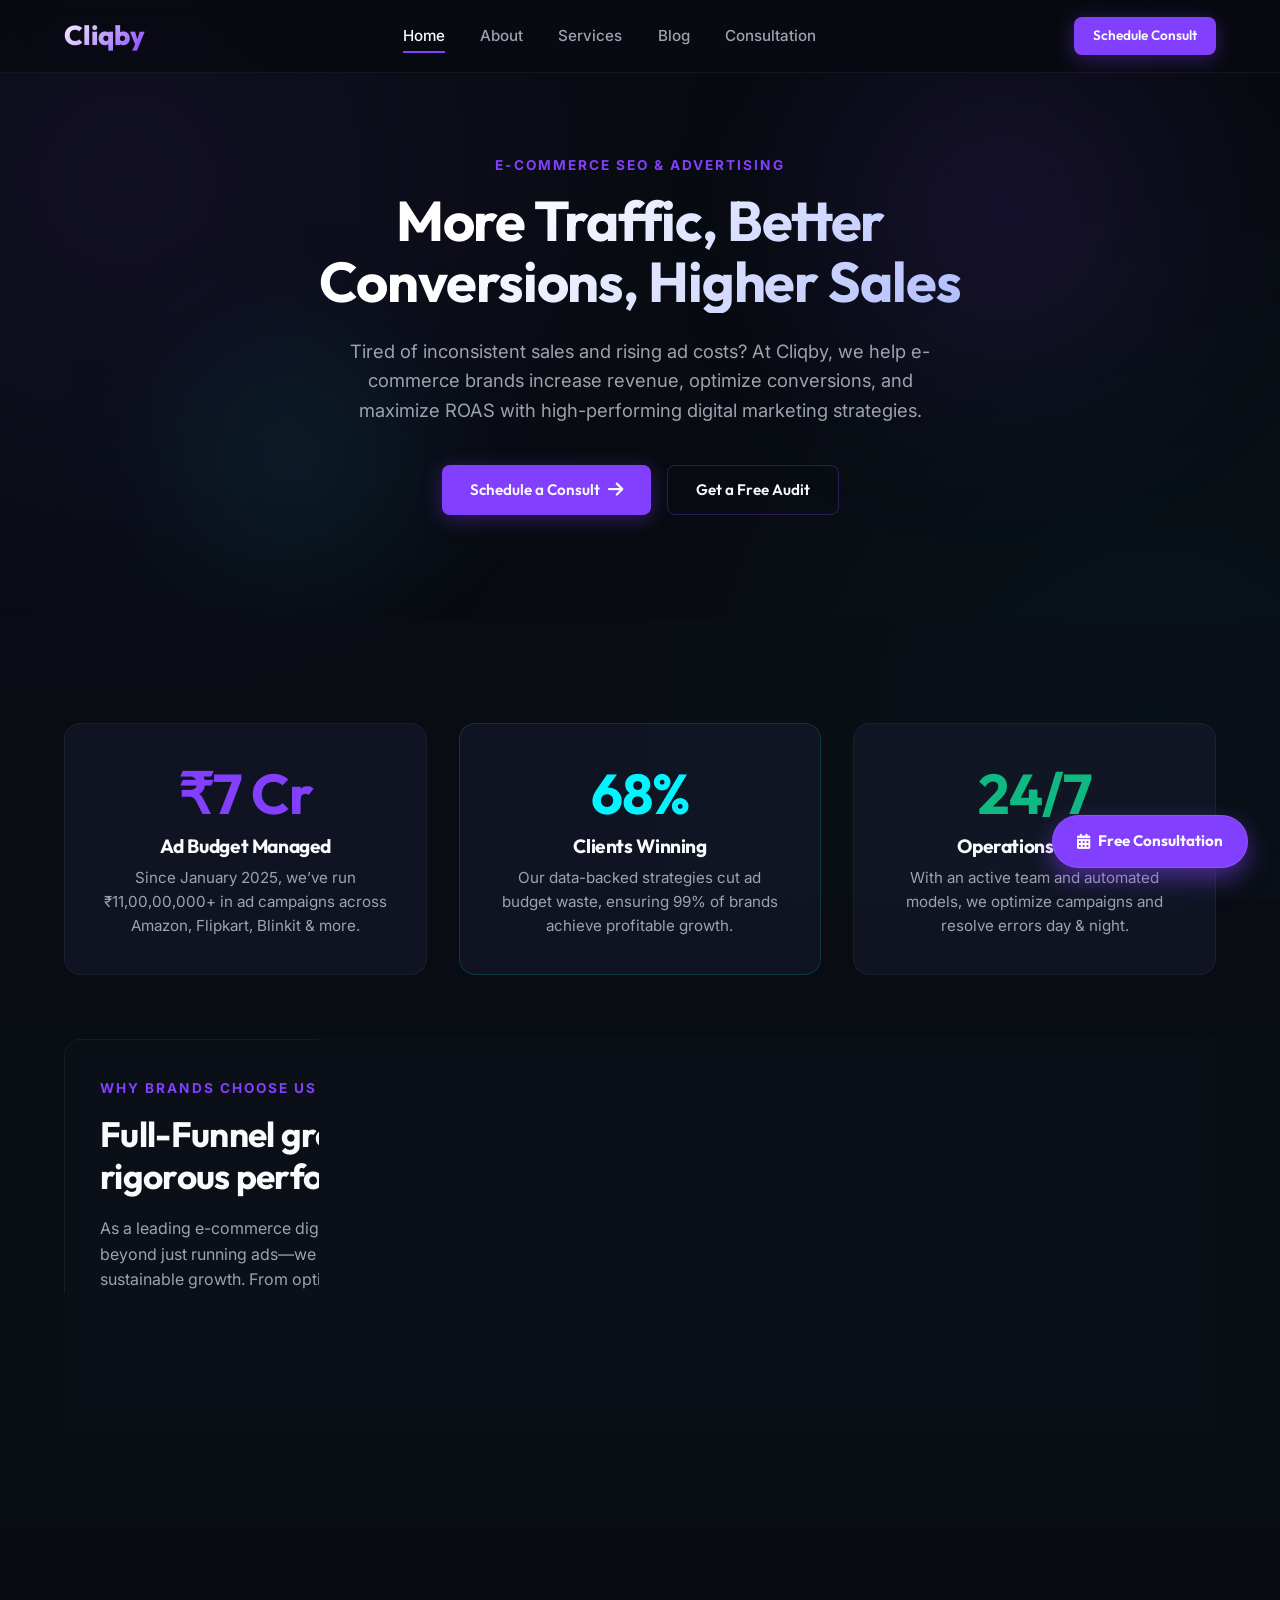
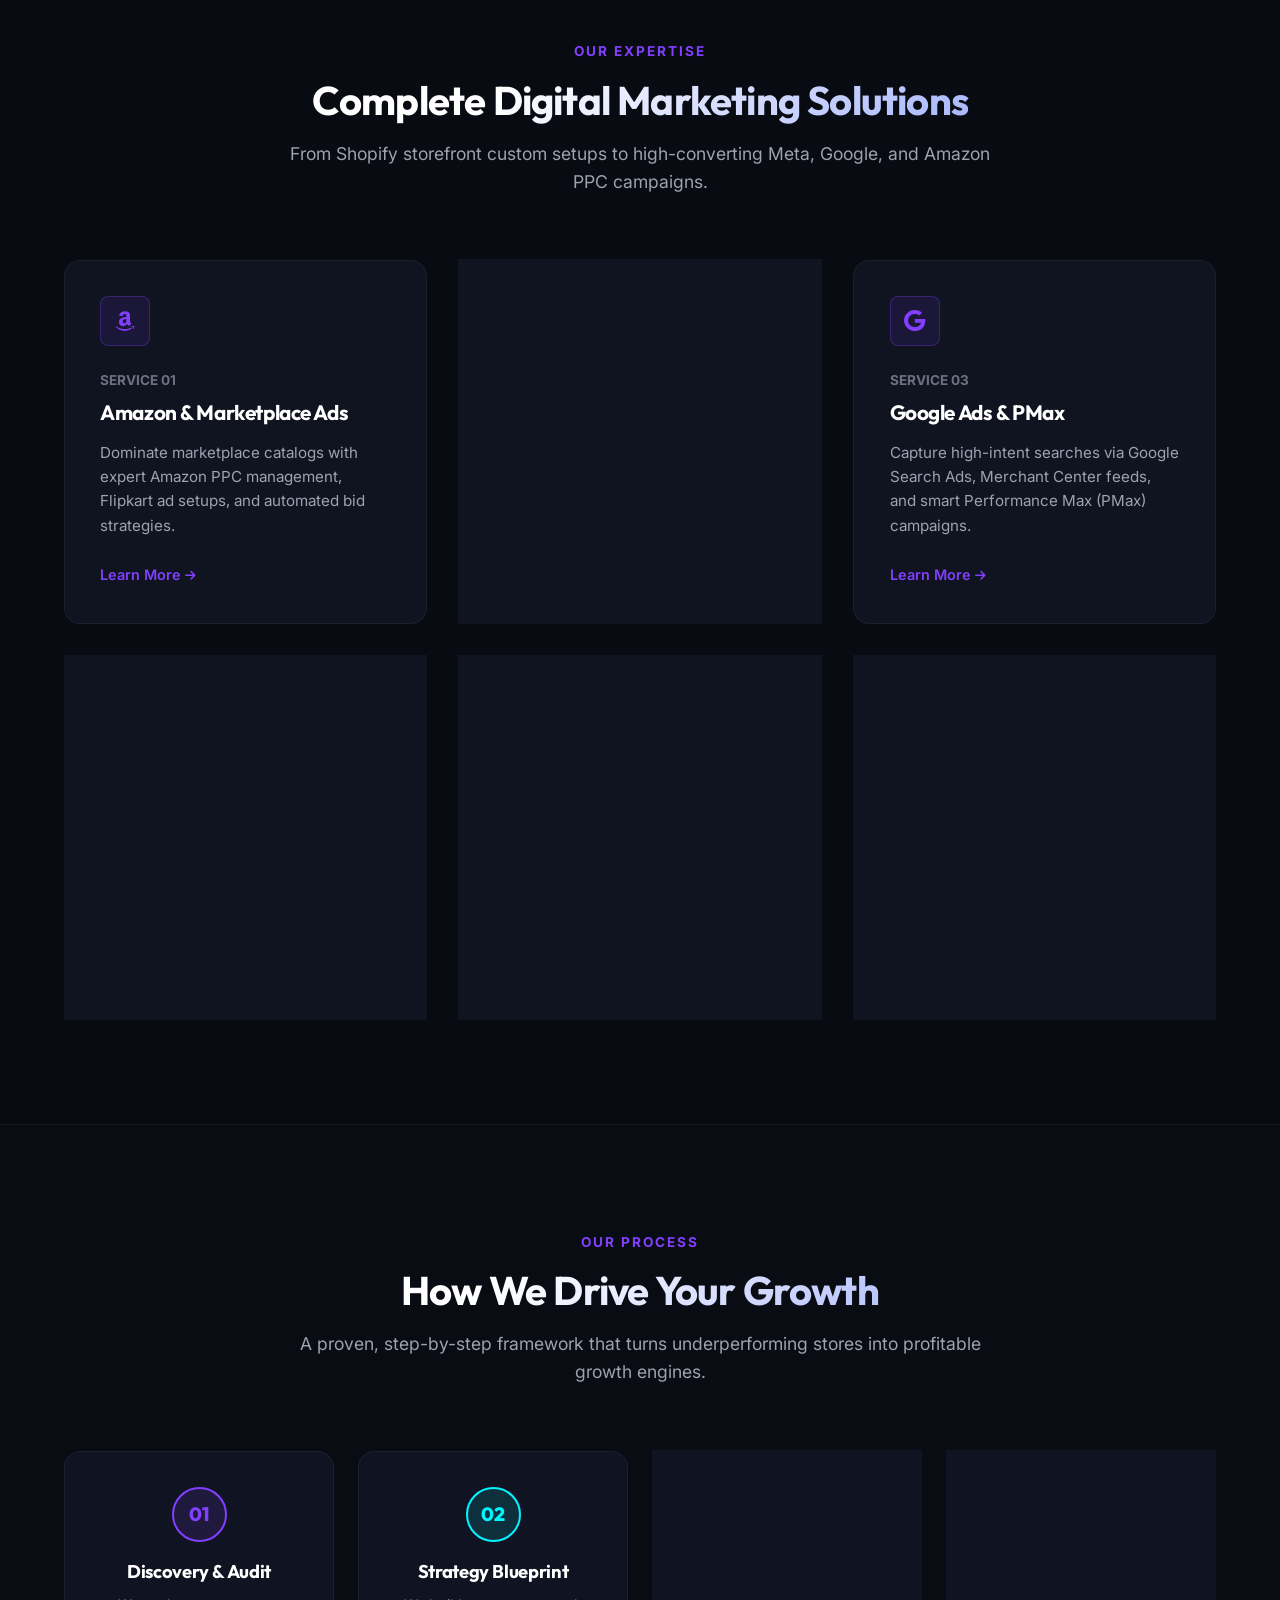
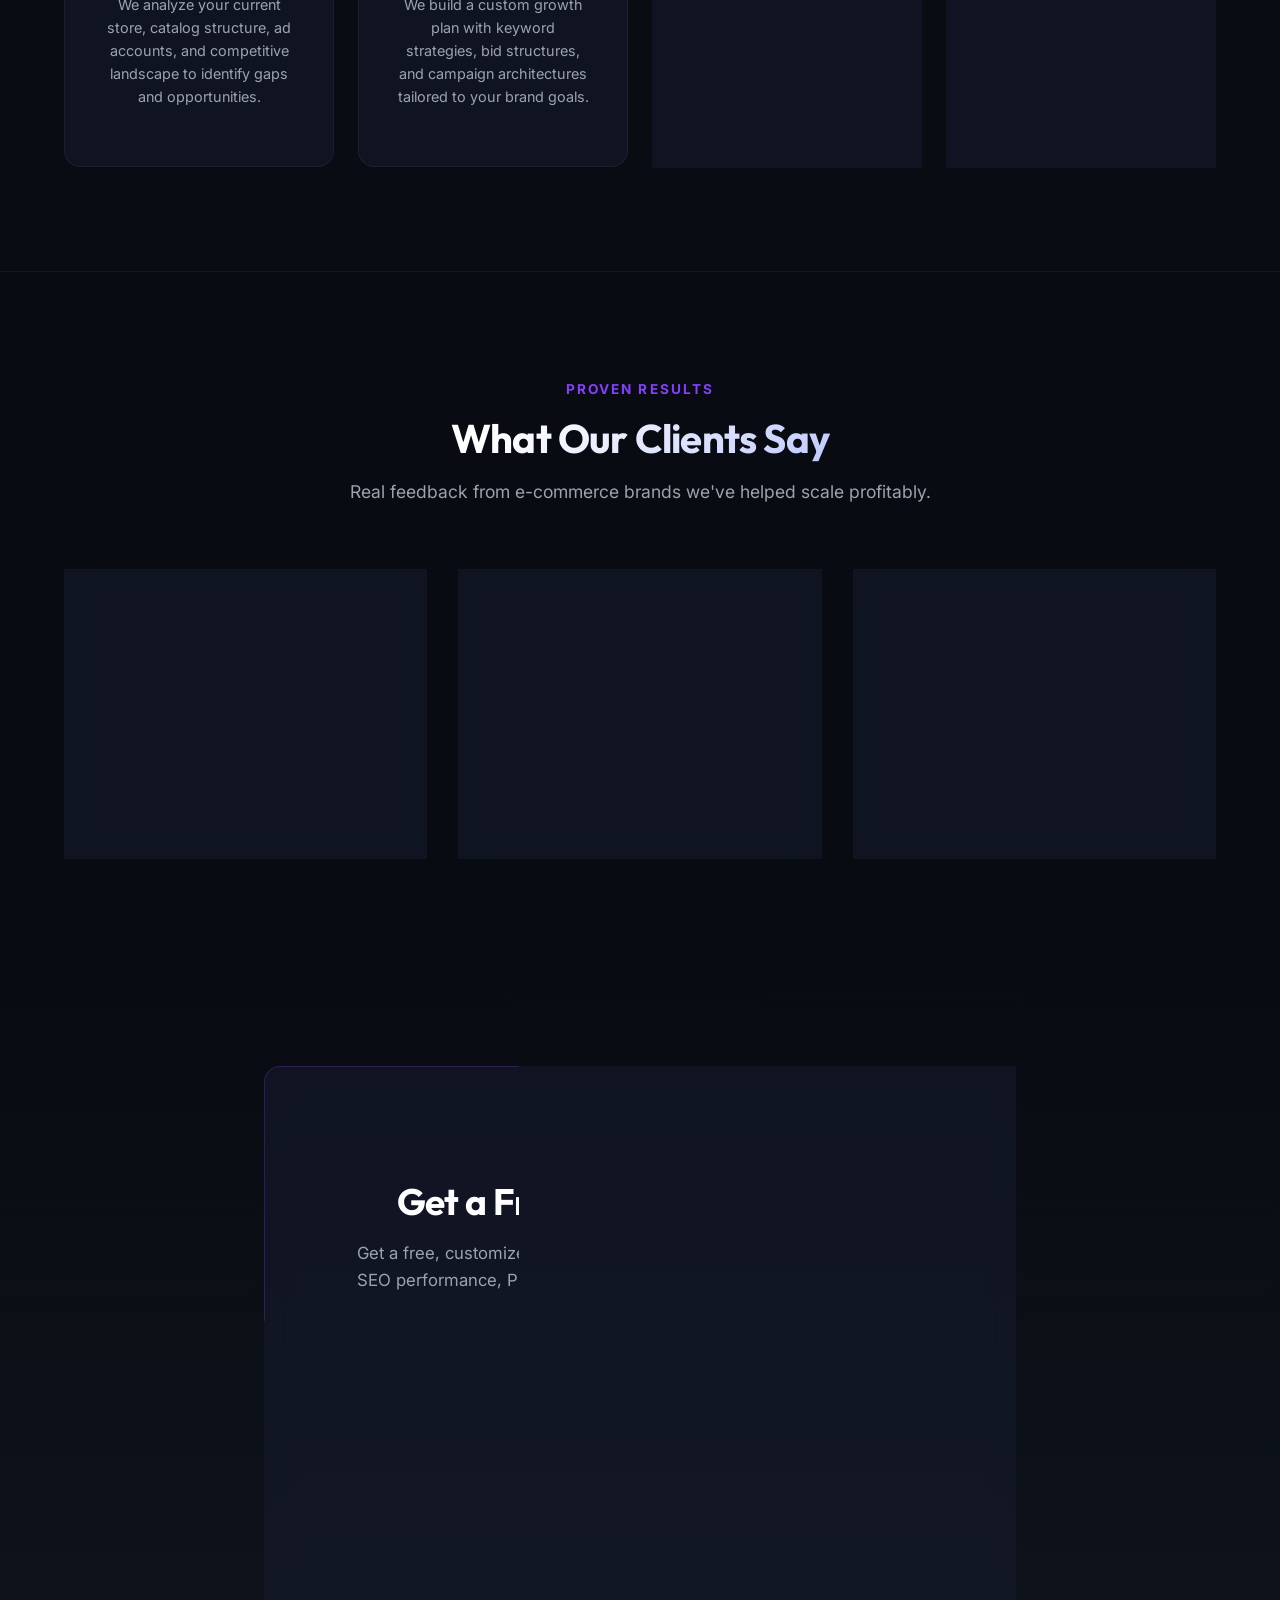
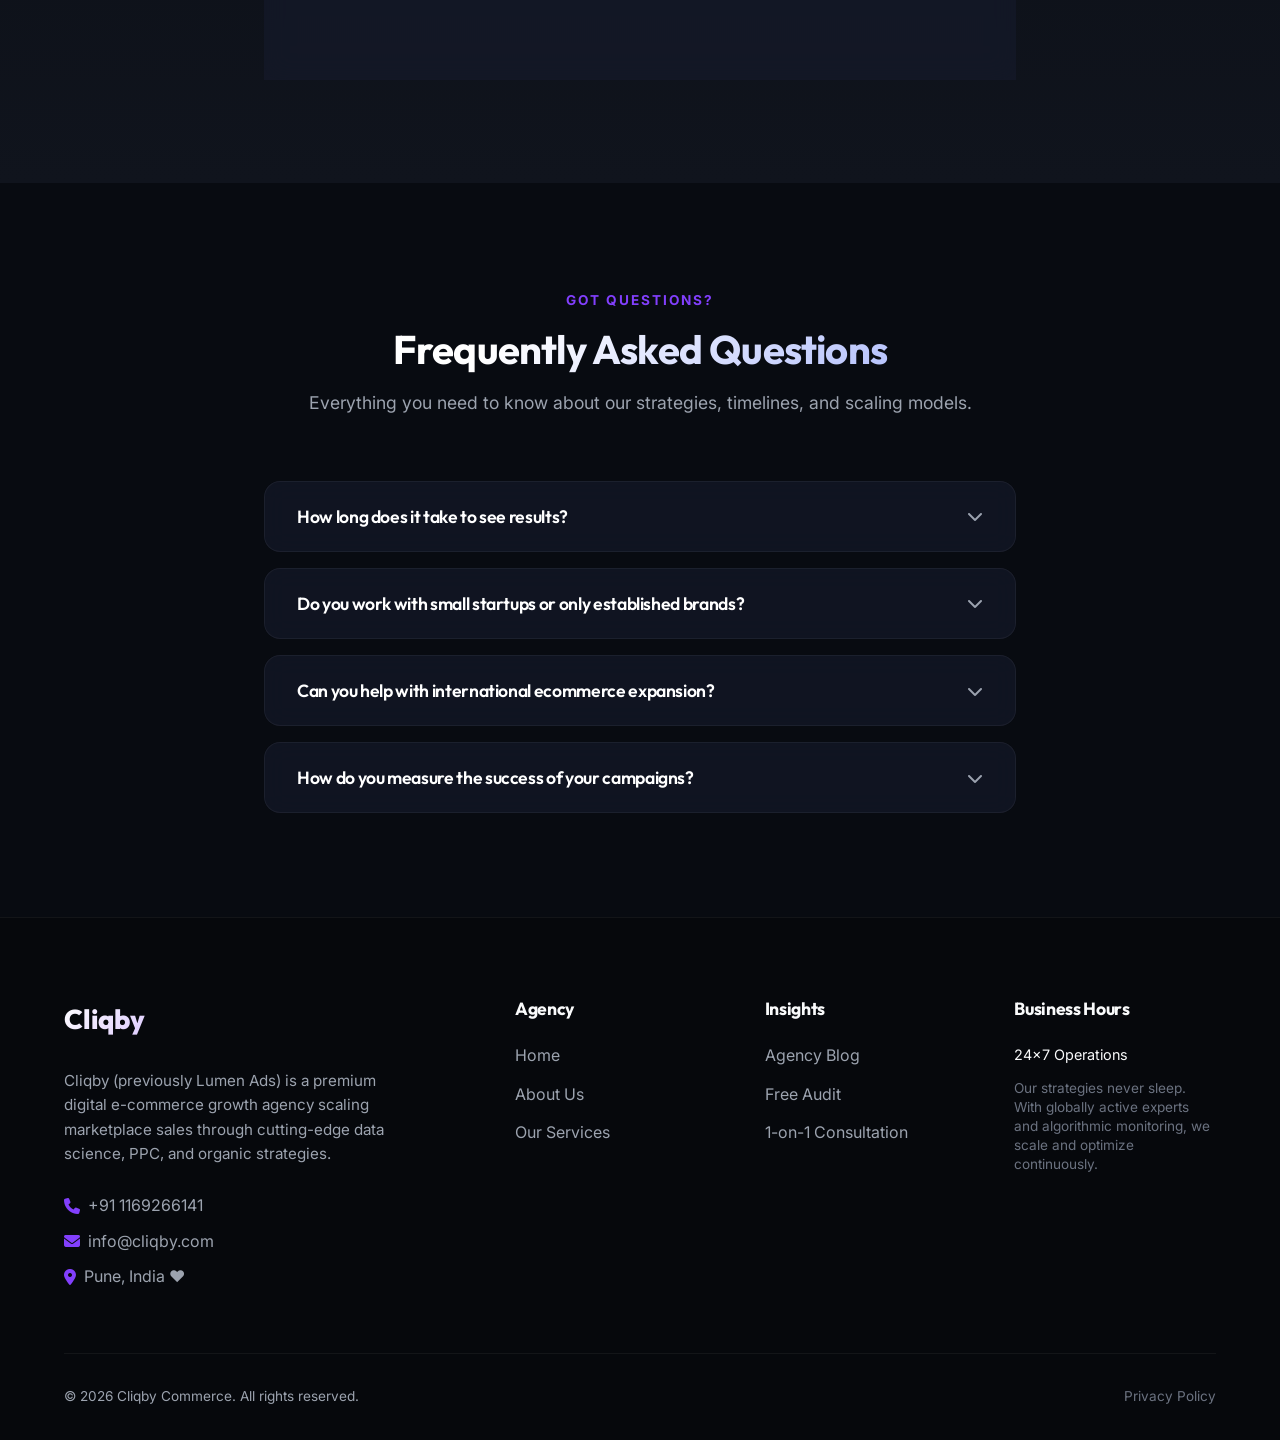
==== commit 039ca840: "Update index.html" ====
--- a/index.html
+++ b/index.html
@@ -17,7 +17,7 @@
     "image": "https://punitsirse.wixsite.com/lumen-ads",
     "@id": "https://punitsirse.wixsite.com/lumen-ads",
     "url": "https://punitsirse.wixsite.com/lumen-ads",
-    "telephone": "+91 1169266141",
+    "telephone": "+91 9589337752",
     "address": {
       "@type": "PostalAddress",
       "streetAddress": "Pune Headquarters",
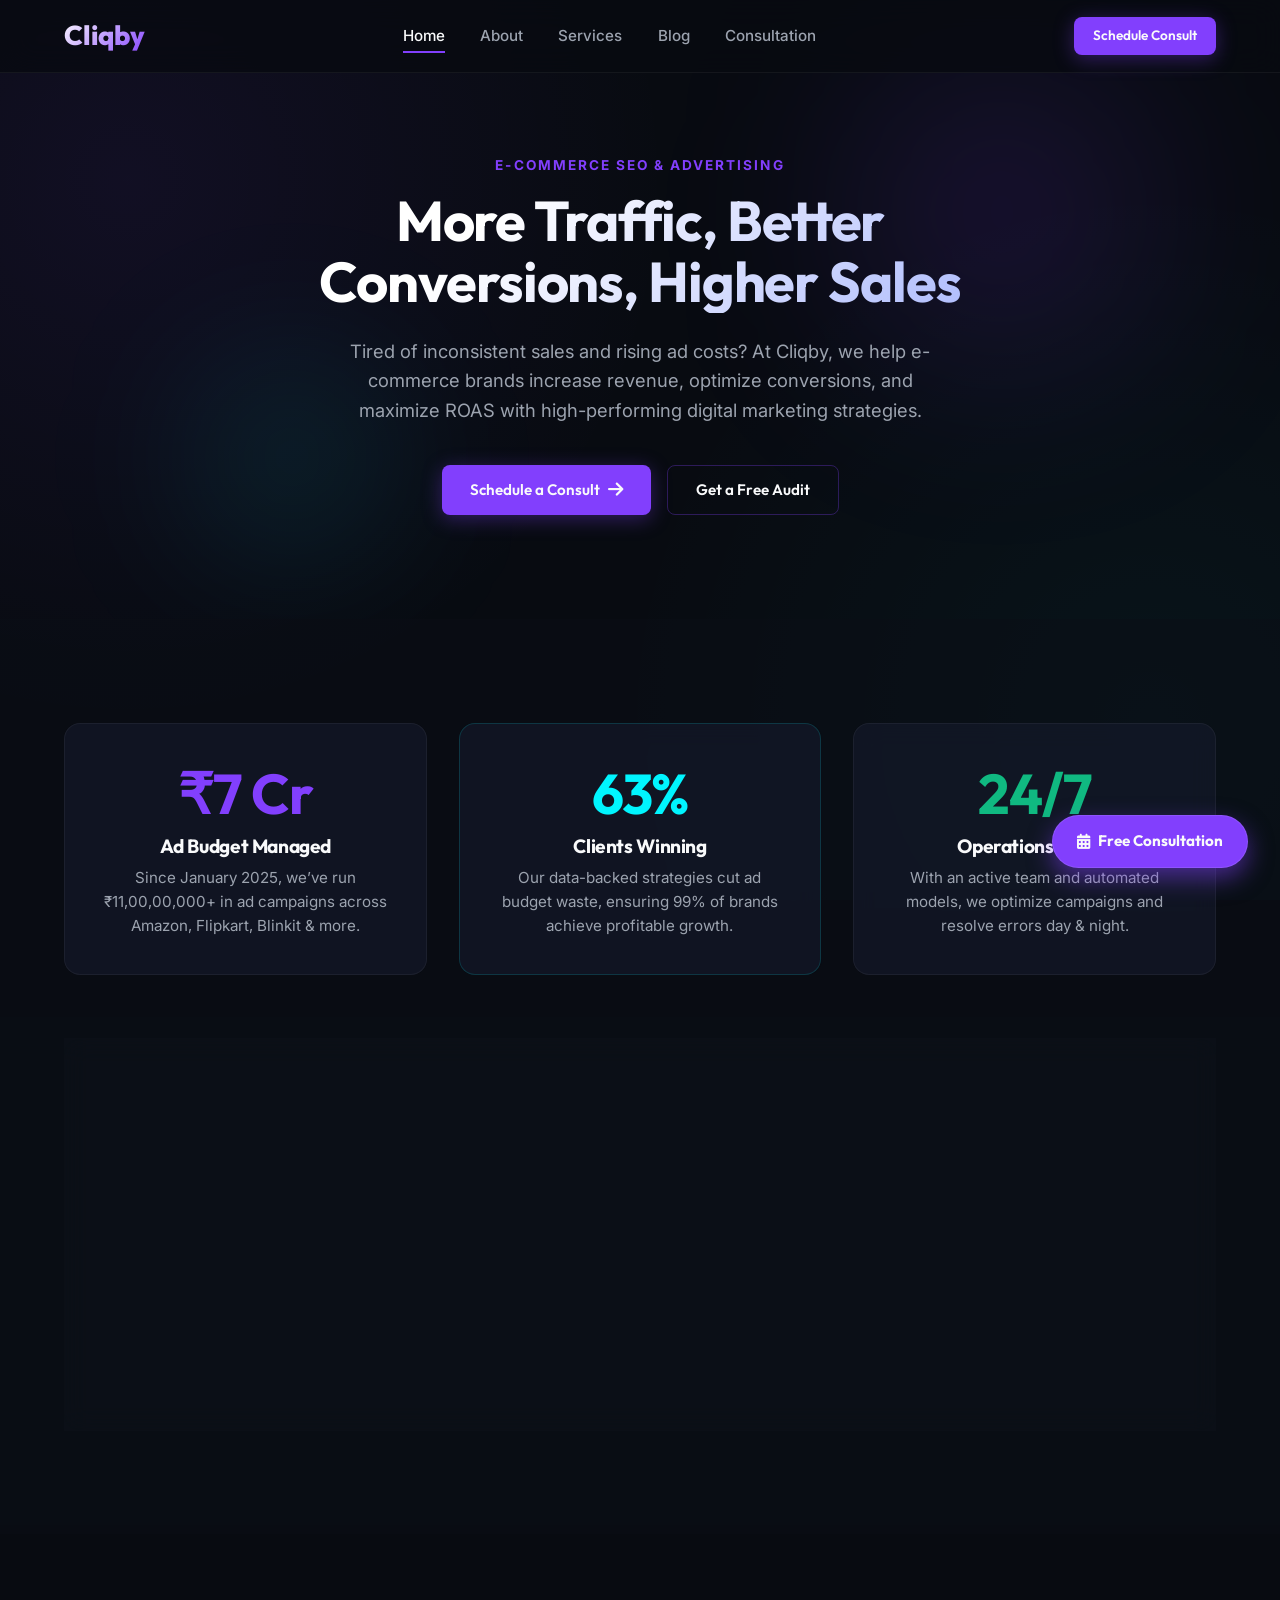
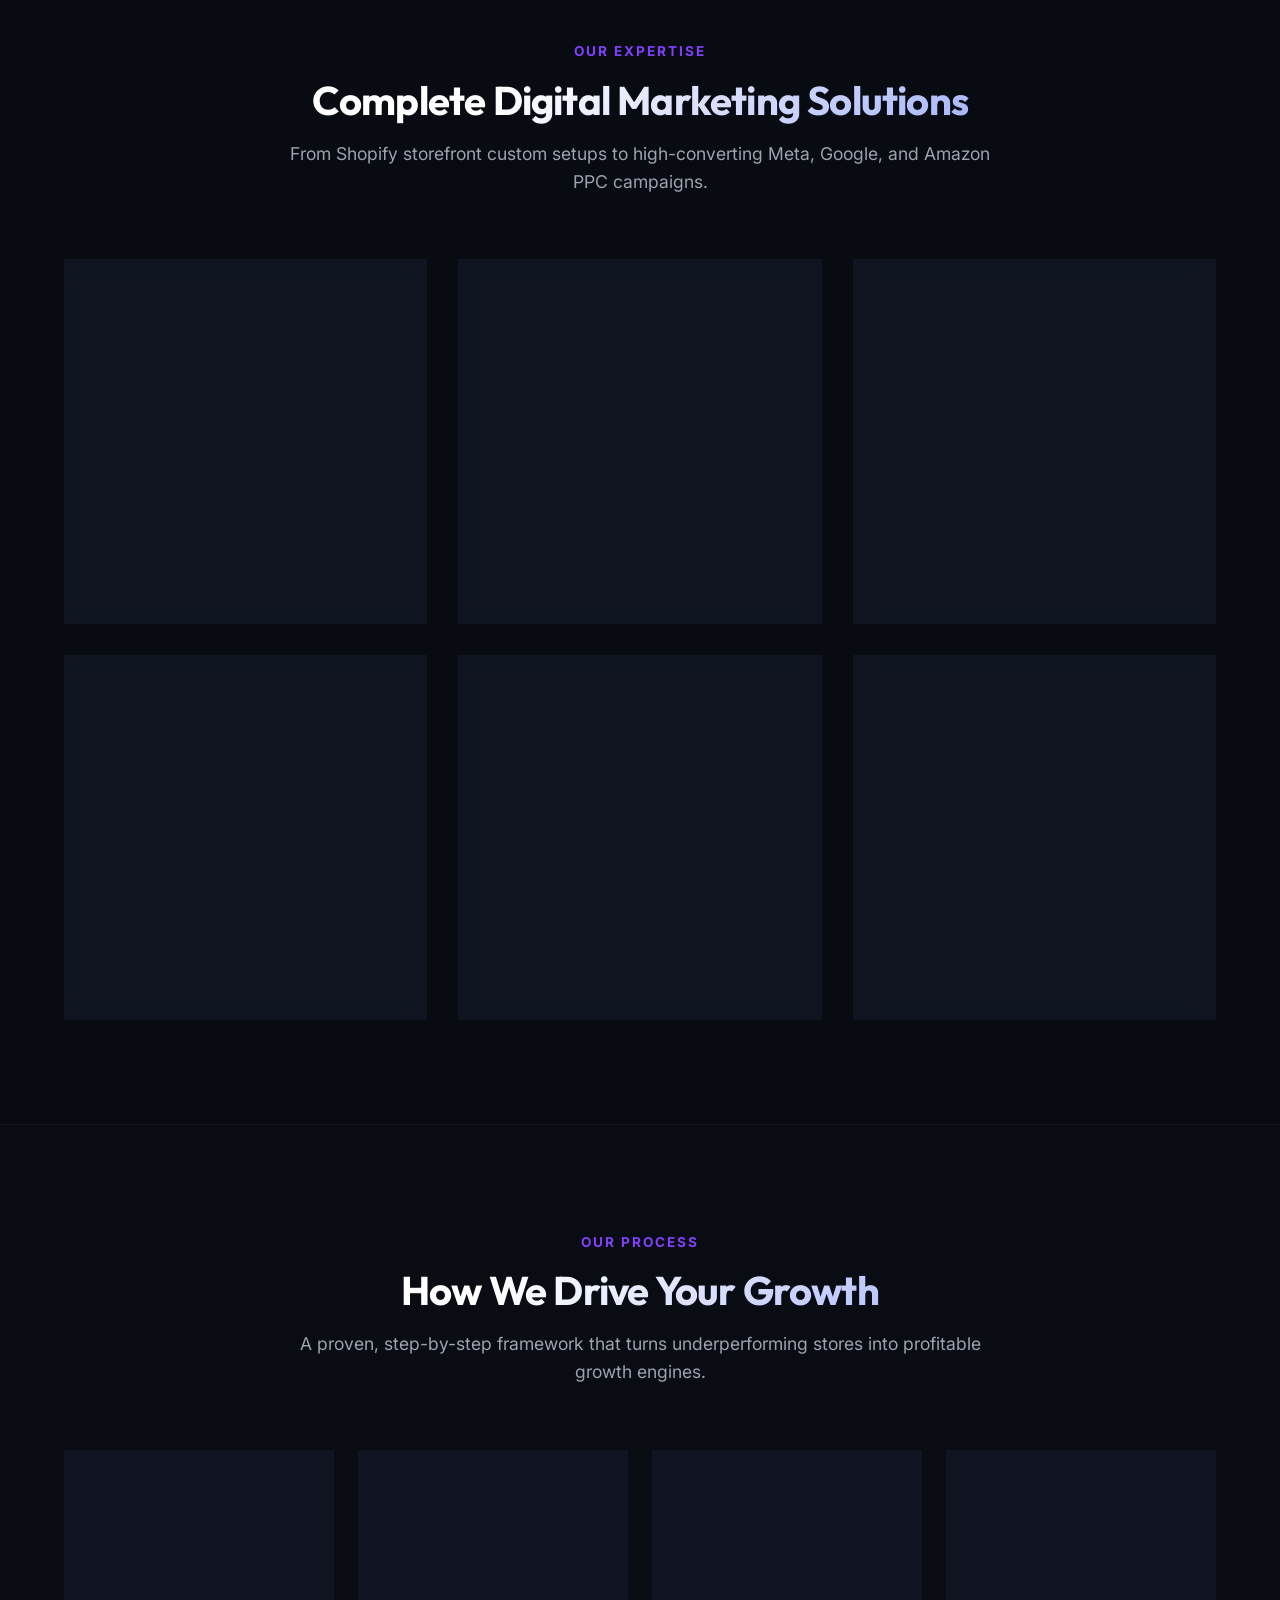
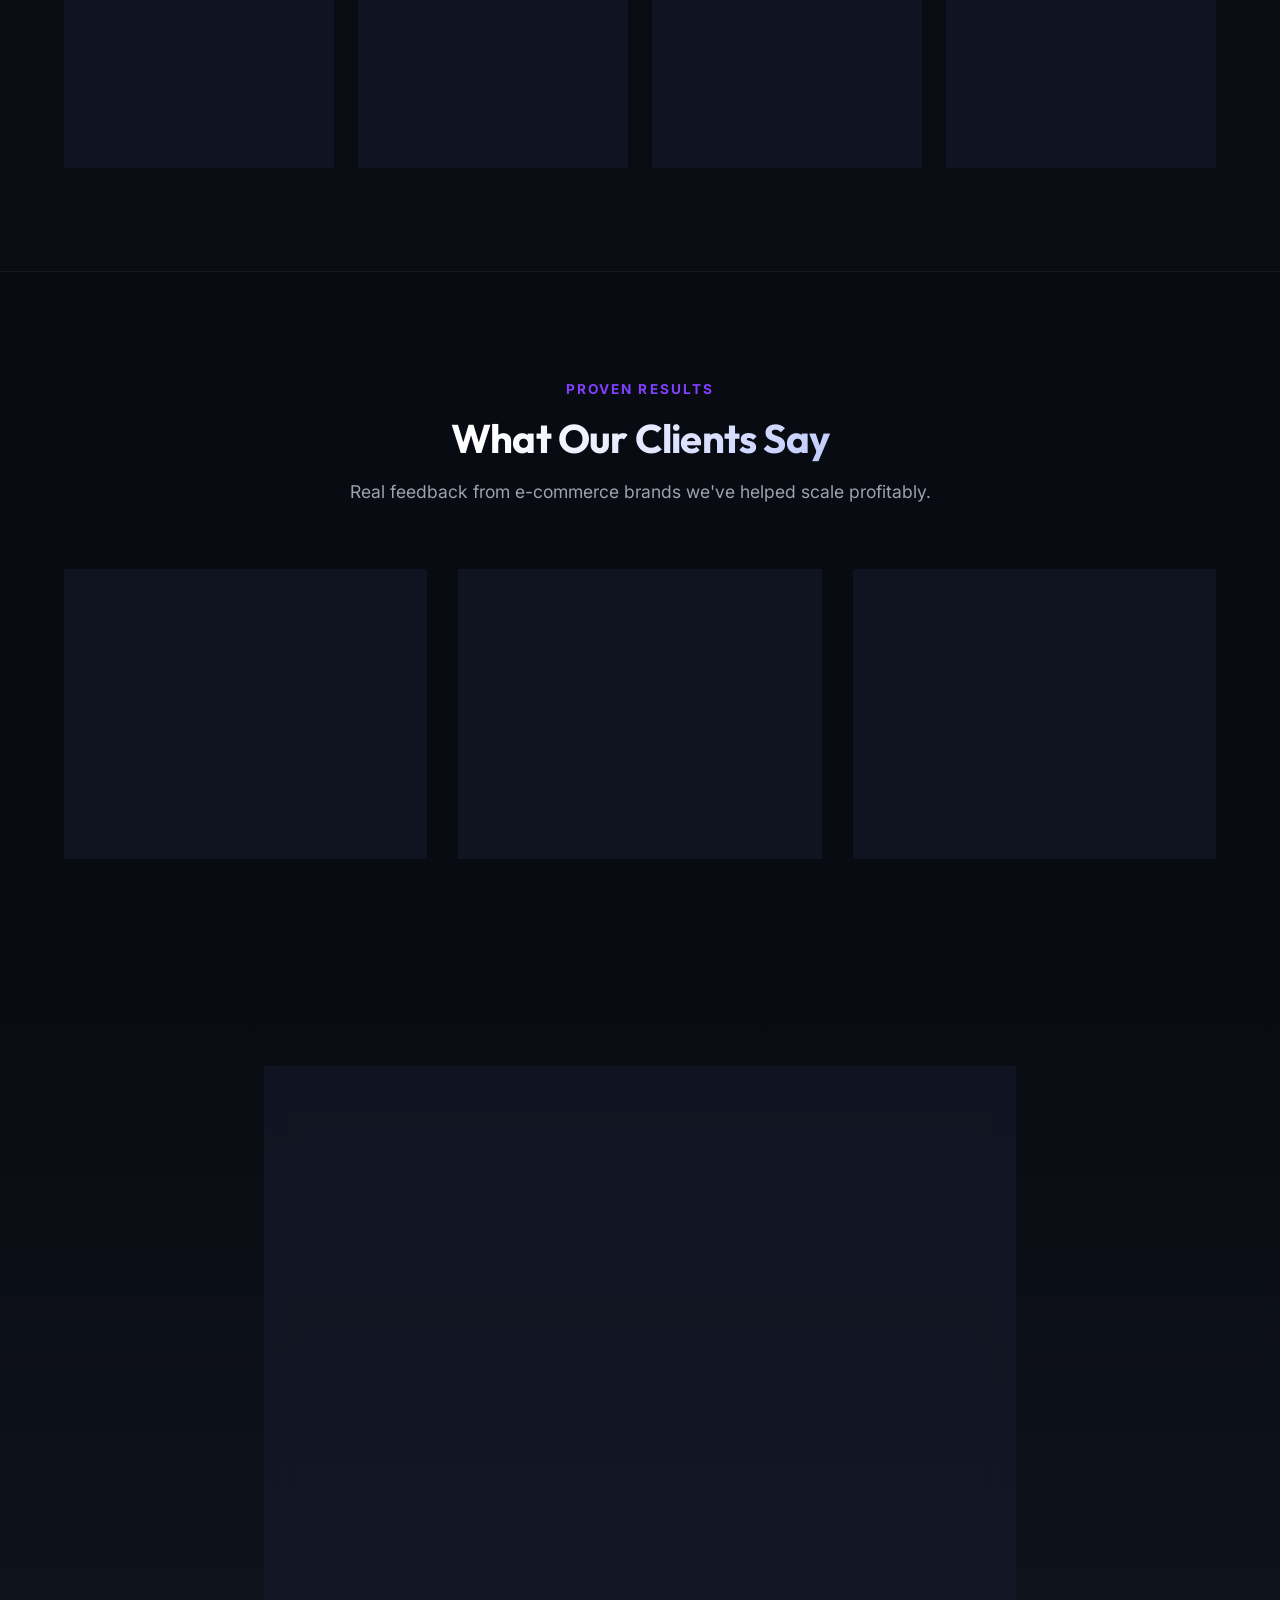
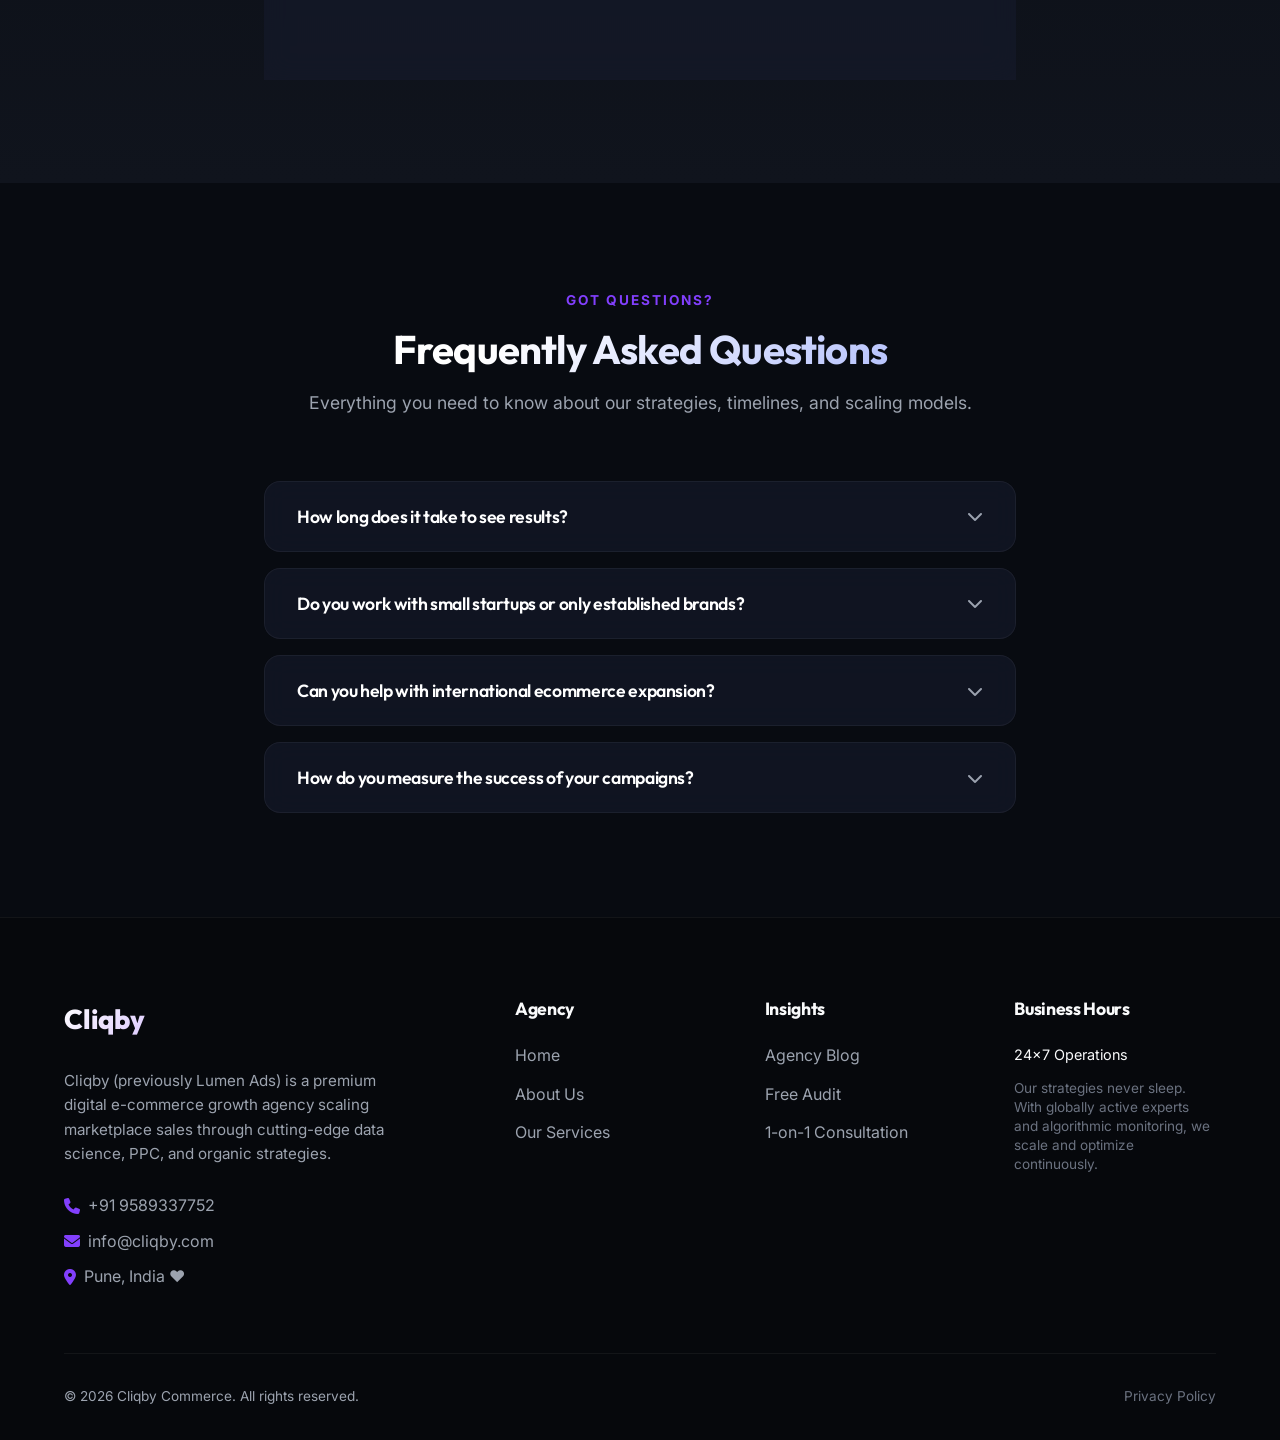
==== commit 76e09510: "Update index.html" ====
--- a/index.html
+++ b/index.html
@@ -543,7 +543,7 @@
           <div class="footer-contact-info" style="margin-top: 0.5rem;">
             <div class="footer-contact-item">
               <i class="fa-solid fa-phone"></i>
-              <span>+91 1169266141</span>
+              <span>+91 9589337752</span>
             </div>
             <div class="footer-contact-item">
               <i class="fa-solid fa-envelope"></i>
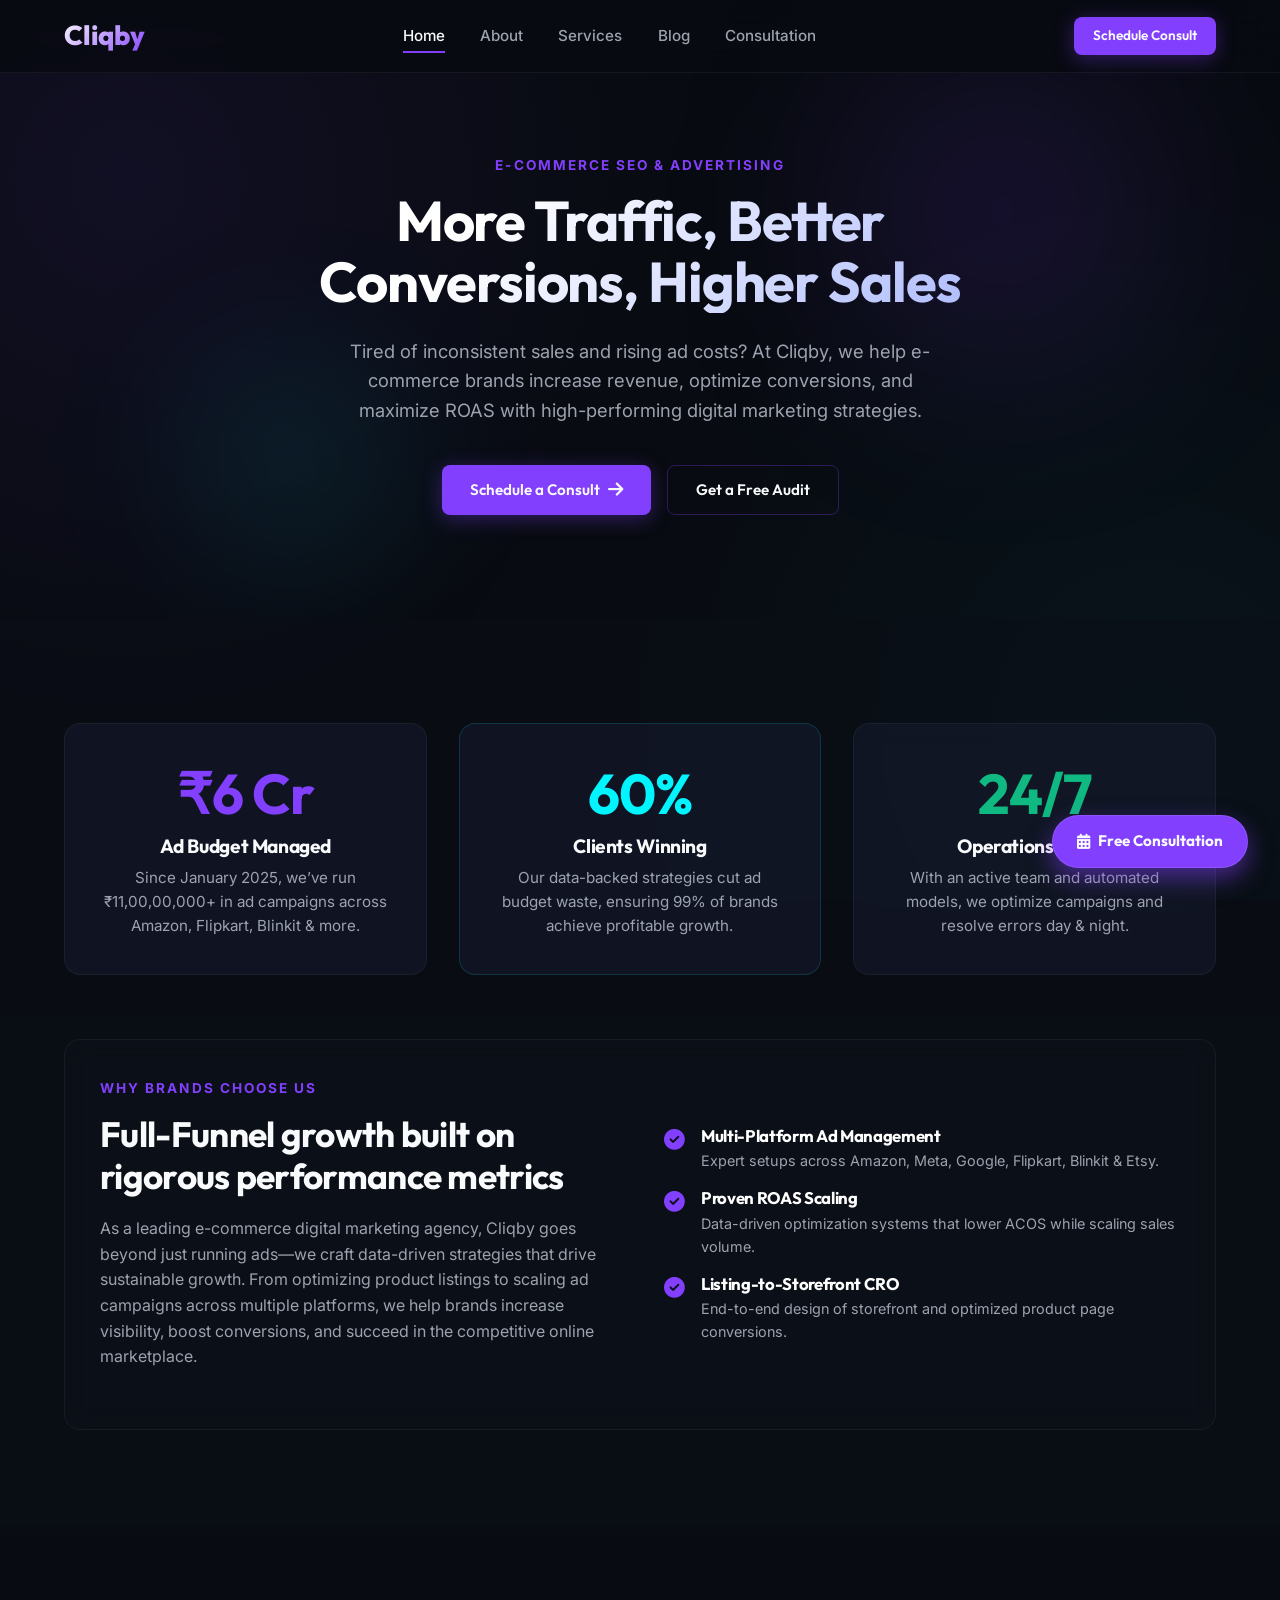
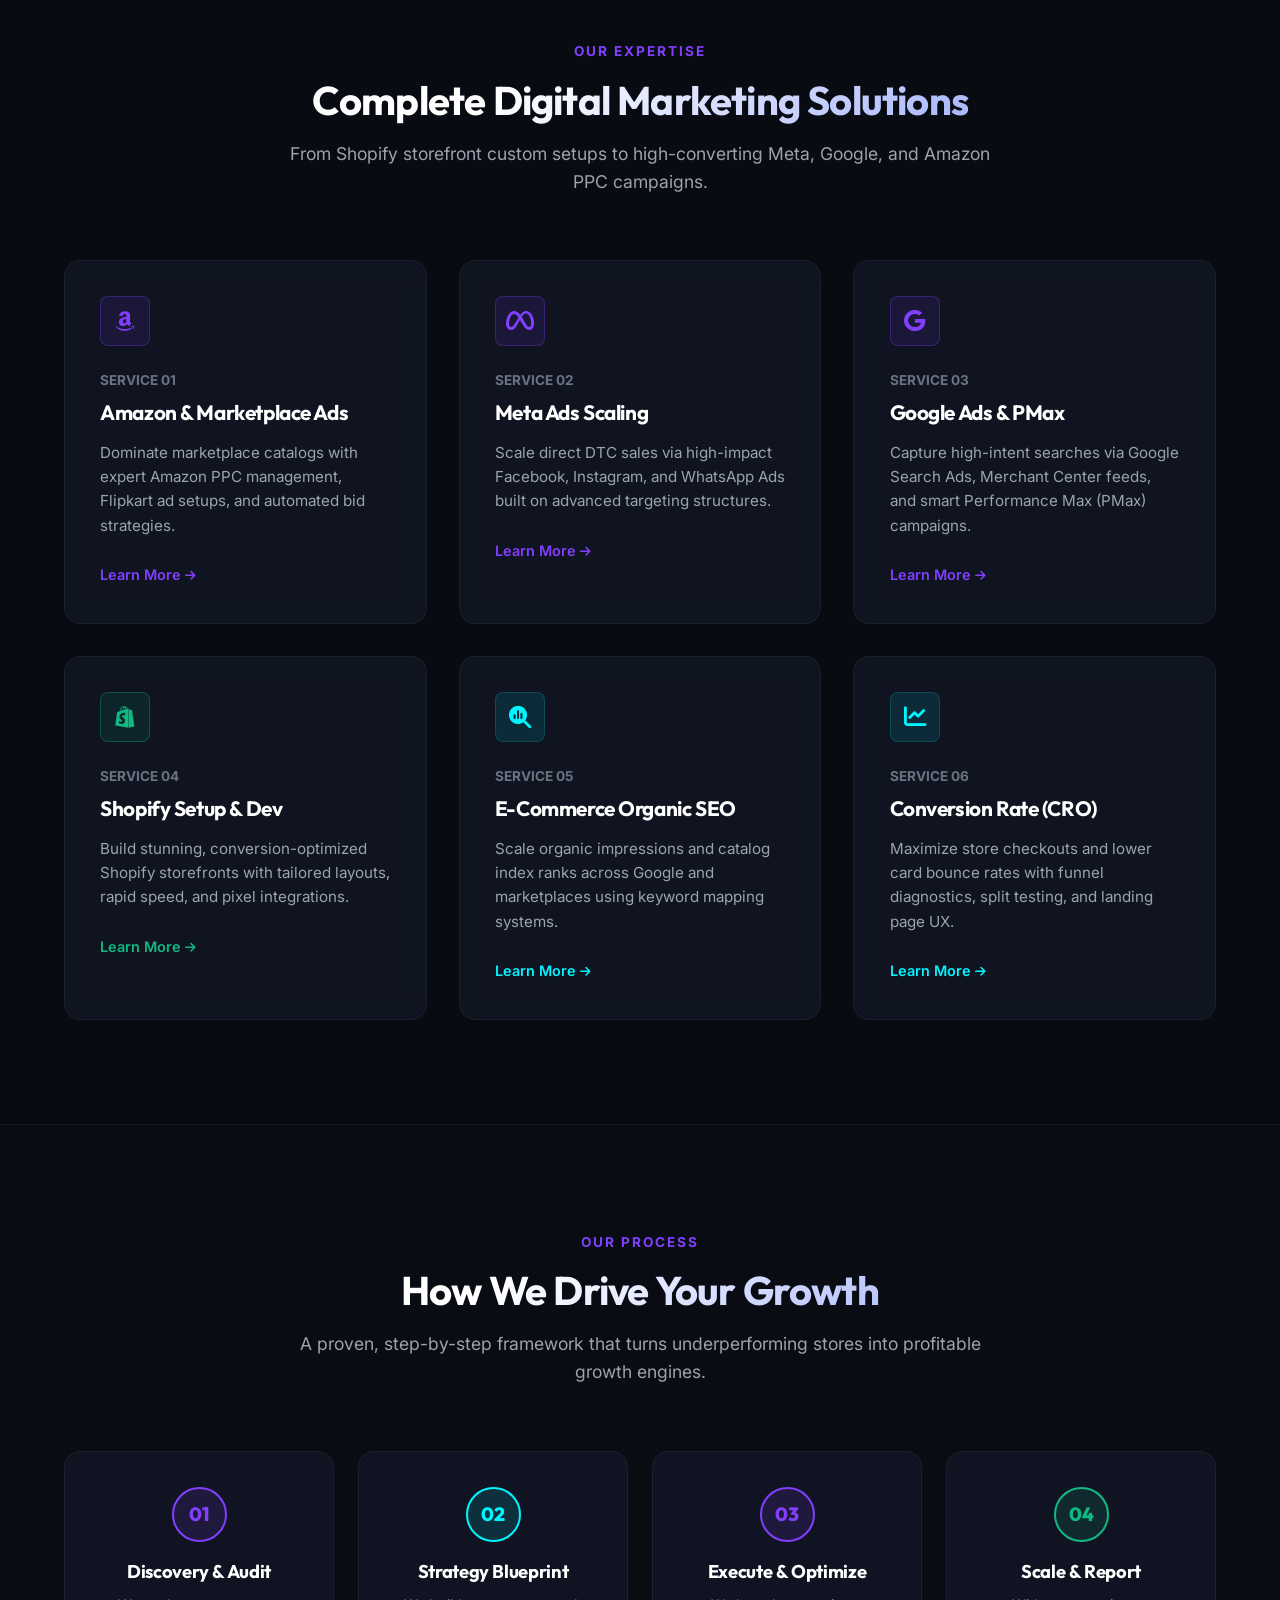
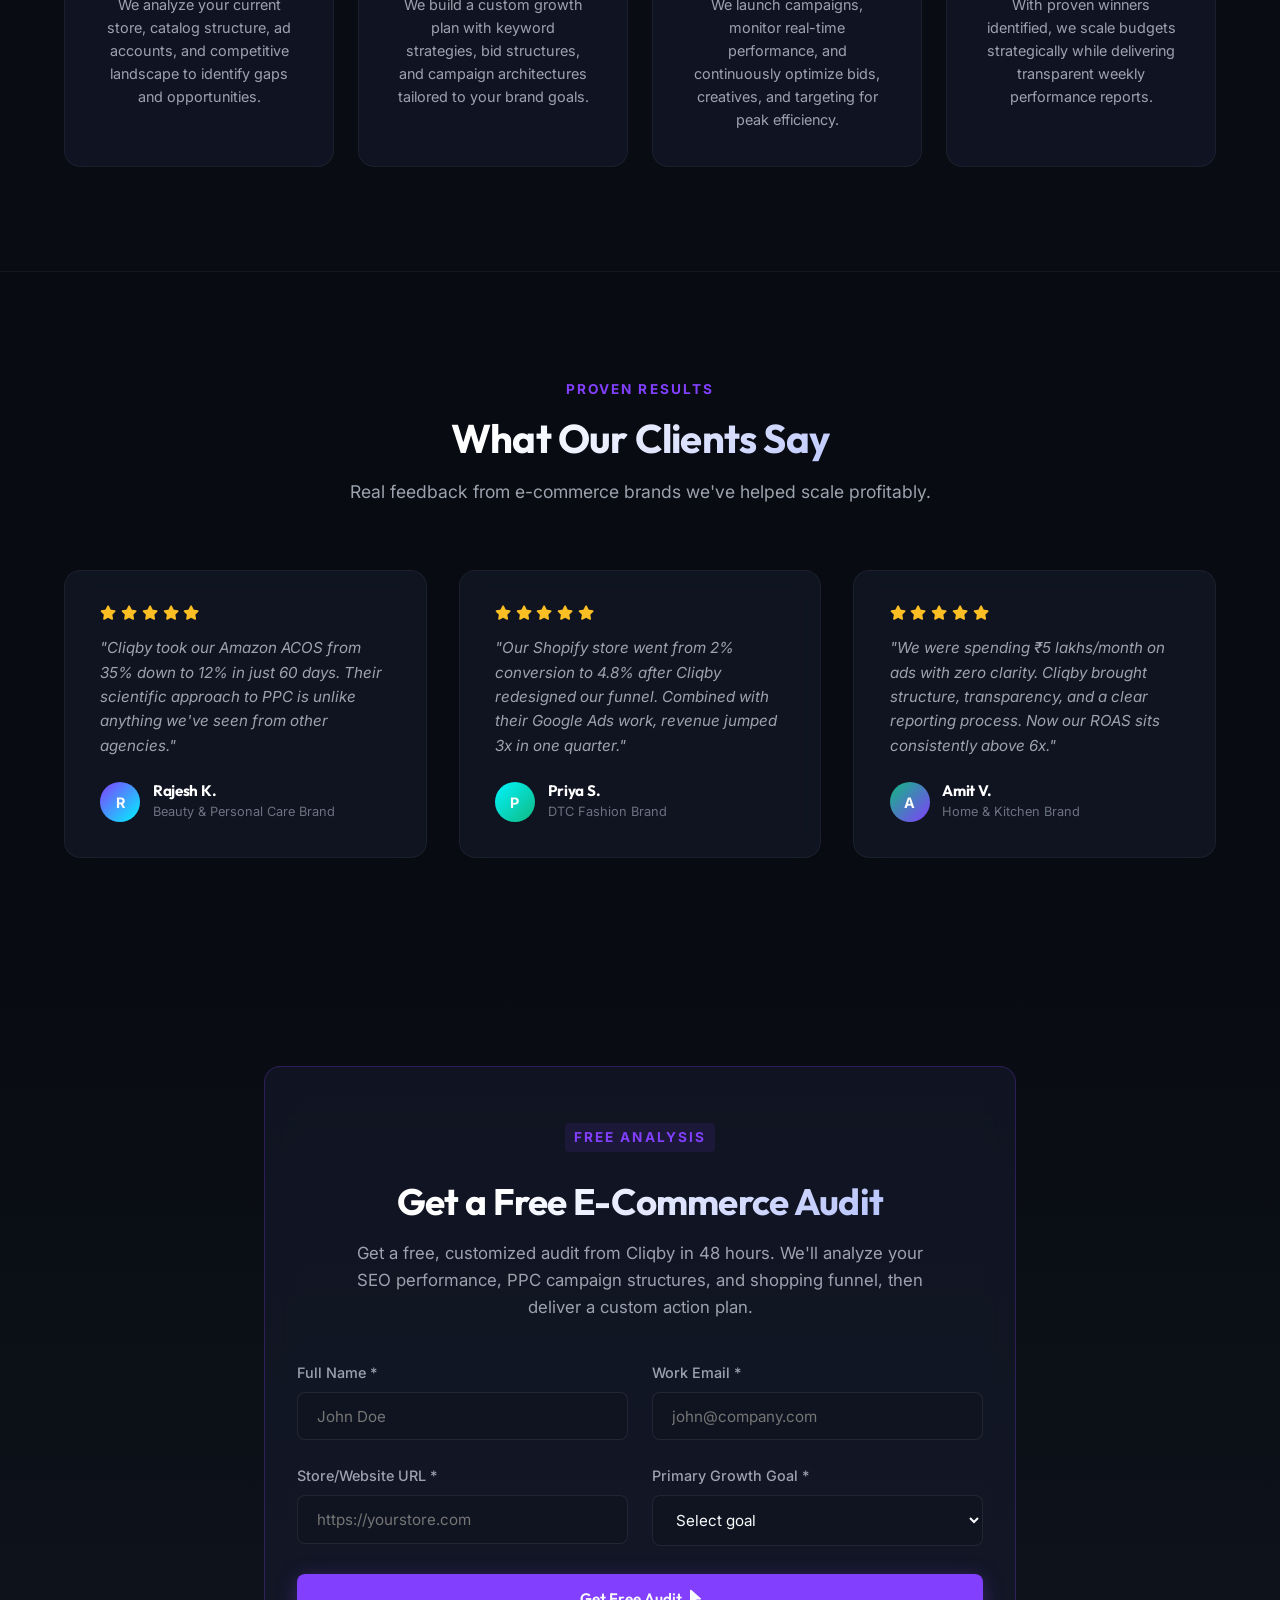
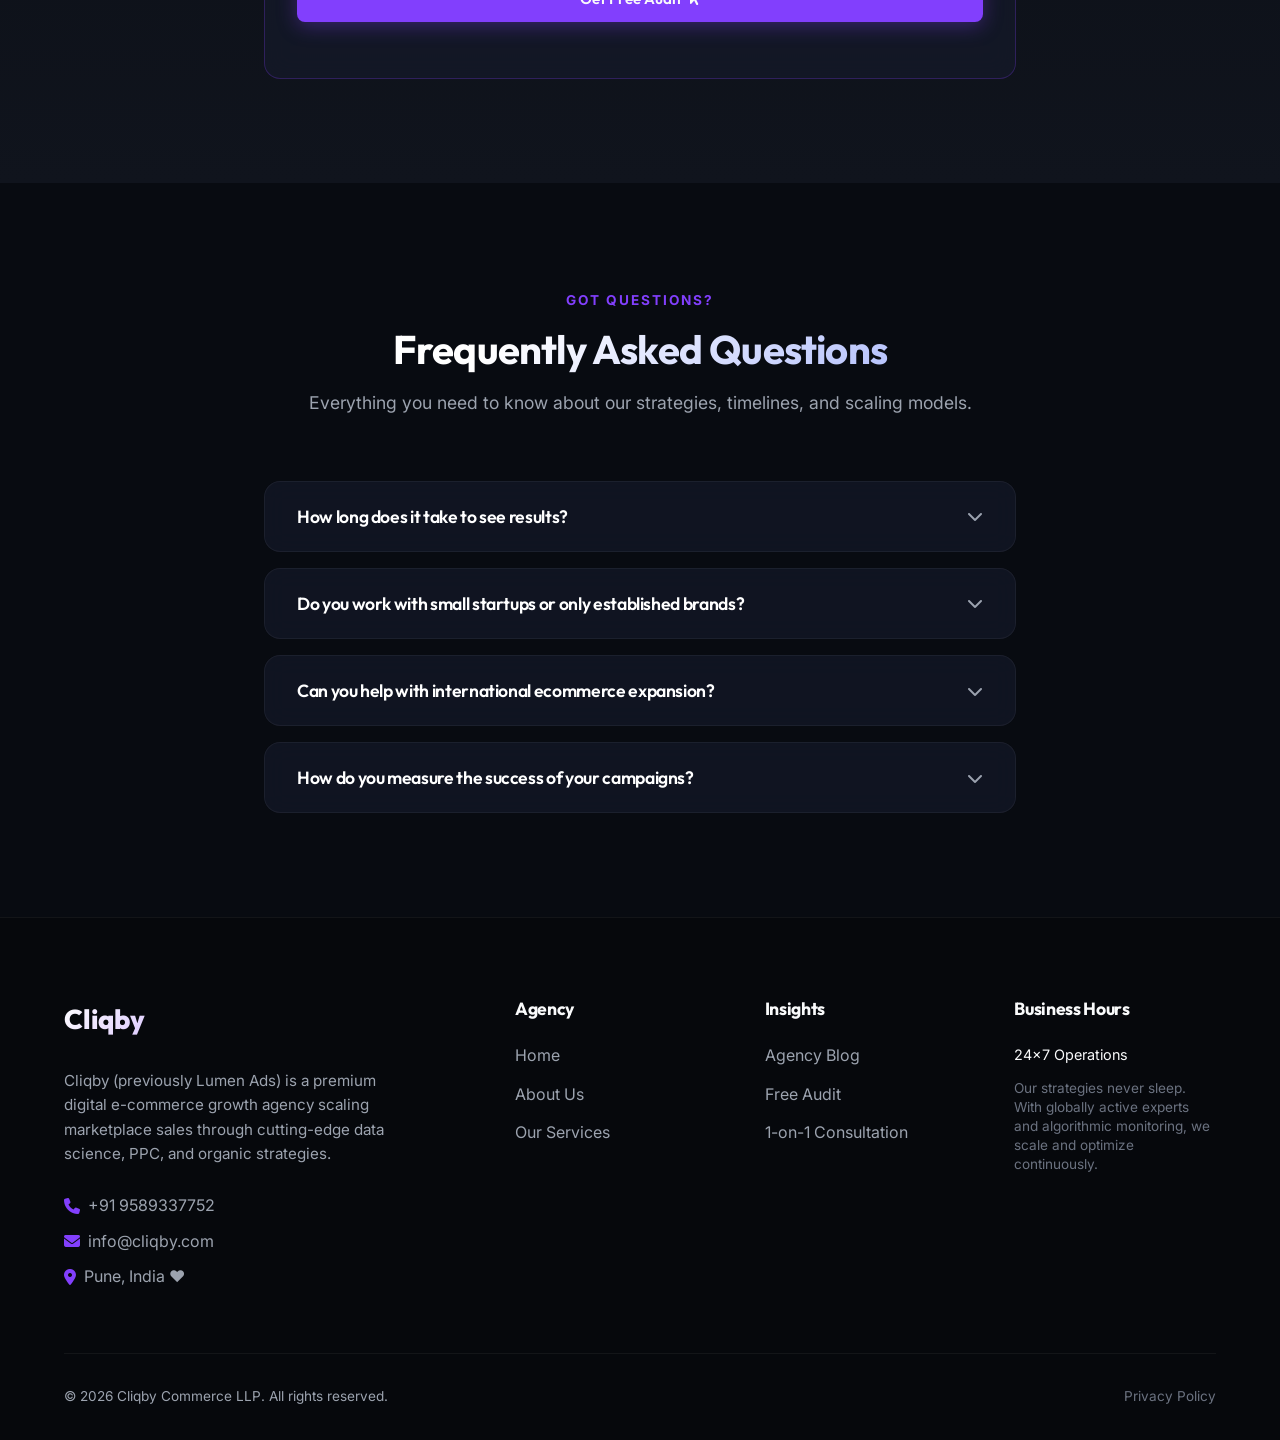
==== commit 854bea8e: "Update fmt.Println message from 'Hello' to 'Goodbye'" ====
--- a/index.html
+++ b/index.html
@@ -584,7 +584,7 @@
       </div>
 
       <div class="footer-bottom">
-        <p>&copy; 2026 Cliqby Commerce. All rights reserved.</p>
+        <p>&copy; 2026 Cliqby Commerce LLP. All rights reserved.</p>
         <p><a href="privacy.html" style="color: var(--text-muted); hover: color: var(--primary);">Privacy Policy</a></p>
       </div>
     </div>
